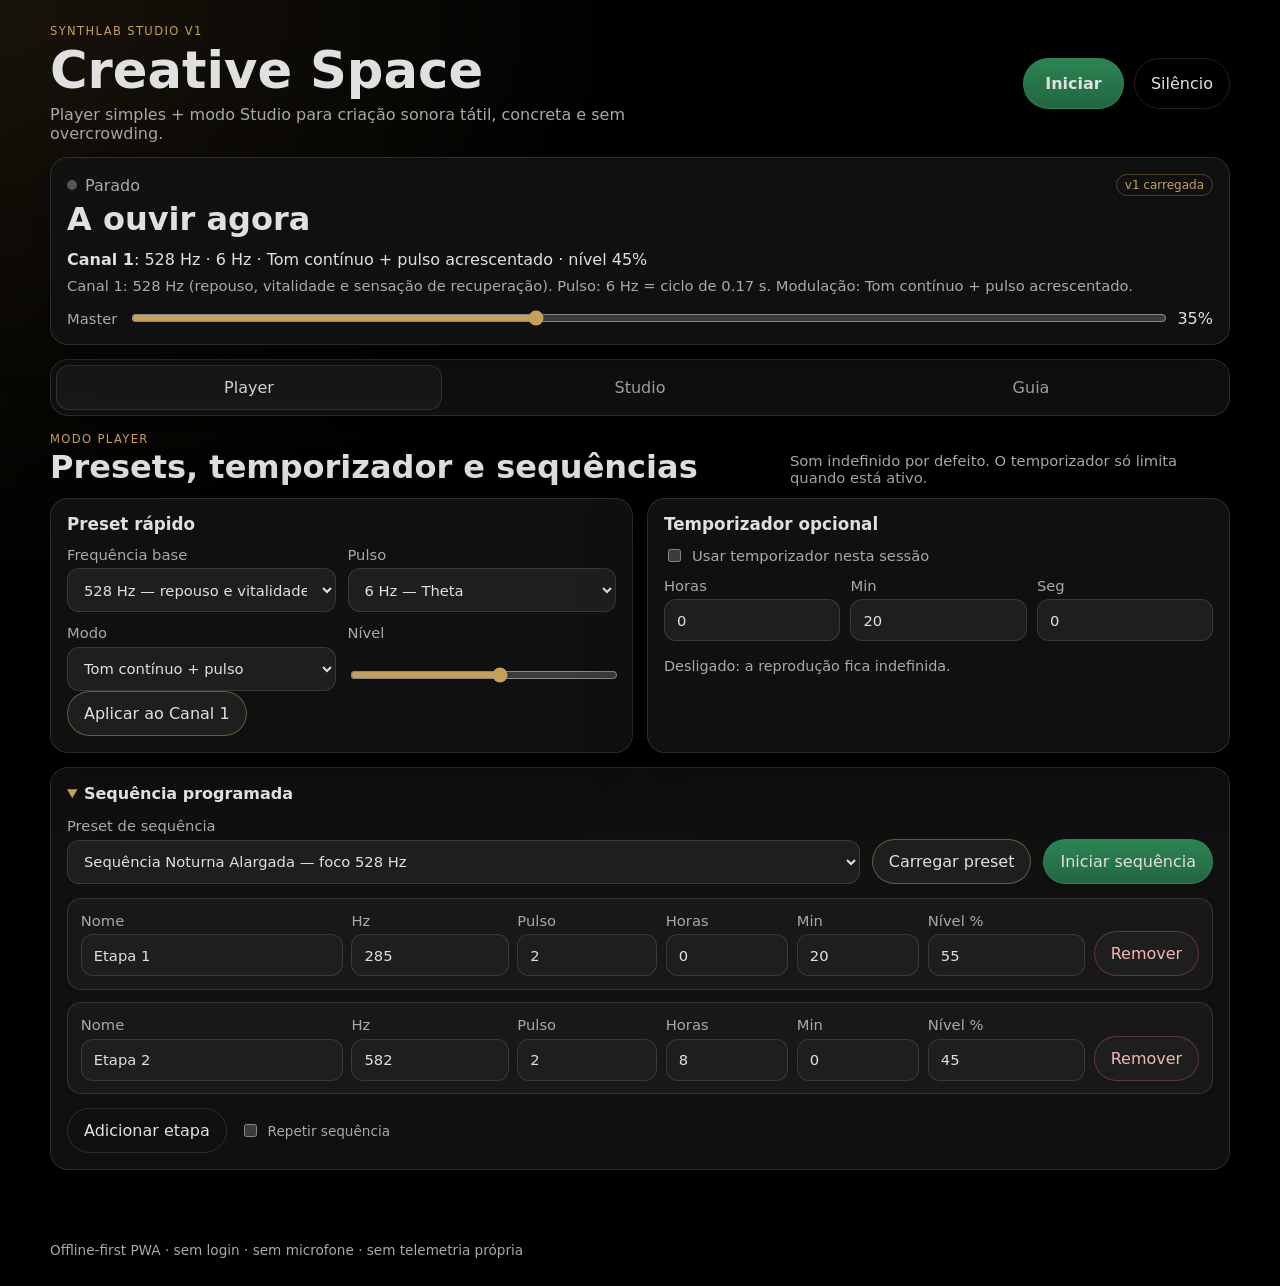
==== index.html @ 0e5417c2 "Add files via upload" ====
<!doctype html>
<html lang="pt-PT">
<head>
  <meta charset="utf-8" />
  <meta name="viewport" content="width=device-width, initial-scale=1, viewport-fit=cover" />
  <meta name="theme-color" content="#000000" />
  <title>SynthLab Studio v1</title>
  <link rel="manifest" href="manifest.json?v=studio1" />
  <link rel="stylesheet" href="style.css?v=studio1" />
</head>
<body>
  <header class="app-header">
    <div>
      <p class="eyebrow">SynthLab Studio v1</p>
      <h1>Creative Space</h1>
      <p class="subtitle">Player simples + modo Studio para criação sonora tátil, concreta e sem overcrowding.</p>
    </div>
    <div class="header-actions">
      <button id="playStopBtn" class="primary big">Iniciar</button>
      <button id="panicBtn" class="ghost">Silêncio</button>
    </div>
  </header>

  <main class="layout">
    <section class="now-card" aria-live="polite">
      <div class="now-topline">
        <span class="status-dot" id="statusDot"></span>
        <span id="transportState">Parado</span>
        <span class="version-pill">v1 carregada</span>
      </div>
      <h2>A ouvir agora</h2>
      <div id="nowSummary" class="now-summary">Nenhum som ativo. Carrega em Iniciar.</div>
      <div id="technicalSummary" class="technical-summary"></div>
      <div class="master-row">
        <label for="masterGain">Master</label>
        <input id="masterGain" type="range" min="0" max="0.9" step="0.01" value="0.35" />
        <span id="masterValue">35%</span>
      </div>
    </section>

    <nav class="mode-tabs" aria-label="Modos principais">
      <button class="tab active" data-mode="player">Player</button>
      <button class="tab" data-mode="studio">Studio</button>
      <button class="tab" data-mode="guide">Guia</button>
    </nav>

    <section id="modePlayer" class="mode-panel active">
      <div class="section-heading">
        <div>
          <p class="eyebrow">Modo Player</p>
          <h2>Presets, temporizador e sequências</h2>
        </div>
        <p class="compact-note">Som indefinido por defeito. O temporizador só limita quando está ativo.</p>
      </div>

      <div class="grid two">
        <article class="card">
          <h3>Preset rápido</h3>
          <div class="form-grid">
            <label>Frequência base
              <select id="playerBase"></select>
            </label>
            <label>Pulso
              <select id="playerPulse"></select>
            </label>
            <label>Modo
              <select id="playerModType">
                <option value="continuous_plus_pulse">Tom contínuo + pulso</option>
                <option value="tremolo">Tremolo contínuo</option>
                <option value="vibrato">Vibrato leve</option>
                <option value="filter_sweep">Filtro oscilante</option>
                <option value="pan_motion">Panorama automático</option>
              </select>
            </label>
            <label>Nível
              <input id="playerLevel" type="range" min="0" max="0.8" step="0.01" value="0.45" />
            </label>
          </div>
          <button id="applyPlayerPreset" class="secondary">Aplicar ao Canal 1</button>
        </article>

        <article class="card">
          <h3>Temporizador opcional</h3>
          <label class="inline-check">
            <input id="timerEnabled" type="checkbox" />
            Usar temporizador nesta sessão
          </label>
          <div class="time-grid">
            <label>Horas <input id="timerHours" type="number" min="0" max="24" step="1" value="0" /></label>
            <label>Min <input id="timerMinutes" type="number" min="0" max="59" step="1" value="20" /></label>
            <label>Seg <input id="timerSeconds" type="number" min="0" max="59" step="1" value="0" /></label>
          </div>
          <p class="hint" id="timerHint">Desligado: a reprodução fica indefinida.</p>
        </article>
      </div>

      <details class="card details-card" open>
        <summary>Sequência programada</summary>
        <div class="sequence-head">
          <label>Preset de sequência
            <select id="sequencePresetSelect"></select>
          </label>
          <button id="loadSequencePreset" class="secondary">Carregar preset</button>
          <button id="startSequenceBtn" class="primary">Iniciar sequência</button>
        </div>
        <div id="sequenceRows" class="sequence-rows"></div>
        <div class="row-actions">
          <button id="addSequenceRow" class="ghost">Adicionar etapa</button>
          <label class="inline-check small"><input id="sequenceLoop" type="checkbox" /> Repetir sequência</label>
        </div>
      </details>
    </section>

    <section id="modeStudio" class="mode-panel">
      <div class="section-heading">
        <div>
          <p class="eyebrow">Modo Studio</p>
          <h2>Criação tátil e camadas sonoras</h2>
        </div>
        <p class="compact-note">Controlos grandes primeiro; detalhe técnico só nos painéis recolhíveis.</p>
      </div>

      <div class="grid two">
        <article class="card performance-card">
          <h3>Pad XY — performance</h3>
          <p class="hint">X controla frequência do Canal 1. Y controla intensidade da modulação. Tocar/arrastar altera o som em tempo real.</p>
          <div id="xyPad" class="xy-pad" role="application" aria-label="Pad XY para frequência e modulação">
            <div class="xy-crosshair" id="xyCrosshair"></div>
            <span class="xy-label x-label">frequência →</span>
            <span class="xy-label y-label">intensidade ↑</span>
          </div>
          <div class="xy-readout" id="xyReadout">X: 528 Hz · Y: 45%</div>
        </article>

        <article class="card">
          <h3>Resultado do gesto</h3>
          <div id="gestureExplain" class="explain-box">
            Arrasta o Pad XY para ouvir a relação entre frequência base e intensidade de modulação.
          </div>
          <div class="mini-grid">
            <button class="chip" data-studio-set="calm">Calma</button>
            <button class="chip" data-studio-set="focus">Foco</button>
            <button class="chip" data-studio-set="space">Espaço</button>
            <button class="chip" data-studio-set="texture">Textura</button>
          </div>
        </article>
      </div>

      <details class="card details-card" open>
        <summary>Camadas sonoras</summary>
        <div id="layersEditor" class="layers-editor"></div>
      </details>

      <details class="card details-card">
        <summary>Mapa técnico das modulações</summary>
        <div class="mod-map">
          <div><strong>Tom contínuo + pulso</strong><span>Amplitude nunca cai para zero; o pulso acentua o volume.</span></div>
          <div><strong>Tremolo contínuo</strong><span>Oscilação sinusoidal do volume, mais suave e musical.</span></div>
          <div><strong>Vibrato leve</strong><span>Pequena variação periódica da frequência em torno do valor base.</span></div>
          <div><strong>Filtro oscilante</strong><span>Mexe na cor/timbre do som, abrindo e fechando um filtro.</span></div>
          <div><strong>Panorama automático</strong><span>Move o som entre esquerda e direita sem alterar a frequência.</span></div>
        </div>
      </details>
    </section>

    <section id="modeGuide" class="mode-panel">
      <div class="section-heading">
        <div>
          <p class="eyebrow">Guia</p>
          <h2>Regras de uso e desenvolvimento</h2>
        </div>
      </div>
      <article class="card text-card">
        <h3>Nota de rigor</h3>
        <p>As descrições de efeitos são simbólicas, subjetivas e experienciais. O SynthLab Studio gera áudio para exploração sonora, meditação, relaxamento, estudo de frequências e criação musical. Não é dispositivo médico, não diagnostica, não trata, não cura e não previne doenças.</p>
        <p>Usa volume baixo, especialmente em sessões longas. Para uso noturno, reduz brilho, volume e evita aquecimento do dispositivo.</p>
      </article>
      <article class="card text-card">
        <h3>Estratégia de produto</h3>
        <p><strong>SynthLab Lite</strong> deve continuar simples: presets, temporizador, sequências e offline.</p>
        <p><strong>SynthLab Studio</strong> é a frente experimental: camadas, pads, modulações, filtros, loops, controladores e criação musical.</p>
      </article>
    </section>
  </main>

  <footer class="footer">
    <span>Offline-first PWA · sem login · sem microfone · sem telemetria própria</span>
  </footer>

  <script src="presets.js?v=studio1"></script>
  <script src="app.js?v=studio1"></script>
</body>
</html>
---- style.css ----
:root {
  --bg: #000000;
  --panel: #121212;
  --panel-2: #181818;
  --input: #1e1e1e;
  --line: rgba(255,255,255,0.12);
  --text: #e0e0e0;
  --muted: #a9a9a9;
  --gold: #c5a059;
  --green: #2e8b57;
  --danger: #b45353;
  --radius: 18px;
  --shadow: 0 18px 60px rgba(0,0,0,0.35);
}

* { box-sizing: border-box; }
html { color-scheme: dark; }
body {
  margin: 0;
  background: radial-gradient(circle at top left, rgba(197,160,89,0.12), transparent 35%), var(--bg);
  color: var(--text);
  font-family: system-ui, -apple-system, BlinkMacSystemFont, "Segoe UI", sans-serif;
  min-height: 100vh;
}
button, input, select { font: inherit; }
button { cursor: pointer; }

.app-header, .layout, .footer { width: min(1180px, calc(100% - 24px)); margin: 0 auto; }
.app-header {
  display: flex;
  justify-content: space-between;
  gap: 1rem;
  align-items: center;
  padding: 24px 0 14px;
}
.eyebrow { margin: 0 0 4px; color: var(--gold); text-transform: uppercase; letter-spacing: .12em; font-size: .72rem; }
h1, h2, h3 { margin: 0; line-height: 1.12; }
h1 { font-size: clamp(1.85rem, 5vw, 3.2rem); }
h2 { font-size: clamp(1.25rem, 3vw, 2rem); }
h3 { font-size: 1.05rem; }
.subtitle, .compact-note, .hint { color: var(--muted); }
.subtitle { margin: 6px 0 0; max-width: 680px; }
.header-actions { display: flex; gap: .6rem; flex-wrap: wrap; justify-content: flex-end; }

button, .buttonlike {
  border: 1px solid var(--line);
  border-radius: 999px;
  background: var(--input);
  color: var(--text);
  padding: .75rem 1rem;
  transition: transform .15s ease, border-color .15s ease, background .15s ease;
}
button:hover { transform: translateY(-1px); border-color: rgba(255,255,255,0.22); }
button.primary { background: linear-gradient(180deg, rgba(46,139,87,.95), rgba(36,108,69,.95)); border-color: rgba(46,139,87,.8); }
button.secondary { border-color: rgba(197,160,89,.45); color: var(--text); }
button.ghost { background: transparent; }
button.big { padding: .95rem 1.35rem; font-weight: 700; }
button.active, .chip.active { border-color: var(--green); background: rgba(46,139,87,.18); }

.layout { padding-bottom: 40px; }
.now-card, .card, .mode-tabs {
  background: rgba(18,18,18,0.92);
  border: 1px solid var(--line);
  border-radius: var(--radius);
  box-shadow: var(--shadow);
}
.now-card { padding: 16px; position: sticky; top: 8px; z-index: 10; backdrop-filter: blur(12px); }
.now-topline { display: flex; align-items: center; gap: .5rem; color: var(--muted); margin-bottom: .35rem; flex-wrap: wrap; }
.status-dot { width: 10px; height: 10px; border-radius: 50%; background: #555; display: inline-block; }
.status-dot.on { background: var(--green); box-shadow: 0 0 18px rgba(46,139,87,.75); }
.version-pill { margin-left: auto; border: 1px solid rgba(197,160,89,.35); color: var(--gold); border-radius: 999px; padding: .18rem .5rem; font-size: .75rem; }
.now-summary { margin-top: .65rem; line-height: 1.45; }
.technical-summary { color: var(--muted); font-size: .92rem; margin-top: .35rem; }
.master-row { display: grid; grid-template-columns: auto 1fr auto; align-items: center; gap: .75rem; margin-top: .9rem; }
input[type="range"] { accent-color: var(--gold); width: 100%; }
input[type="checkbox"] { accent-color: var(--green); }

.mode-tabs { display: grid; grid-template-columns: repeat(3, 1fr); padding: 5px; gap: 5px; margin: 14px 0; }
.tab { border-radius: 13px; background: transparent; border: none; color: var(--muted); }
.tab.active { background: var(--panel-2); color: var(--text); border: 1px solid var(--line); }
.mode-panel { display: none; }
.mode-panel.active { display: block; }
.section-heading { display: flex; justify-content: space-between; gap: 1rem; align-items: end; margin: 16px 0 12px; }
.compact-note { max-width: 440px; margin: 0; font-size: .92rem; }

.grid { display: grid; gap: 14px; }
.grid.two { grid-template-columns: repeat(2, minmax(0, 1fr)); }
.card { padding: 16px; margin-bottom: 14px; }
.card h3 { margin-bottom: 12px; }
.form-grid { display: grid; grid-template-columns: repeat(2, minmax(0,1fr)); gap: .75rem; }
label { display: grid; gap: .35rem; color: var(--muted); font-size: .92rem; }
select, input[type="number"], input[type="text"] {
  width: 100%;
  background: var(--input);
  color: var(--text);
  border: 1px solid var(--line);
  border-radius: 12px;
  padding: .72rem .75rem;
}
select:focus, input:focus { outline: 2px solid rgba(197,160,89,.35); border-color: rgba(197,160,89,.55); }
.inline-check { display: flex; align-items: center; gap: .5rem; }
.inline-check.small { font-size: .85rem; }
.time-grid { display: grid; grid-template-columns: repeat(3, 1fr); gap: .65rem; margin-top: .75rem; }
.hint { font-size: .9rem; line-height: 1.45; }

.details-card summary { cursor: pointer; font-weight: 700; color: var(--text); }
.details-card summary::marker { color: var(--gold); }
.sequence-head { display: grid; grid-template-columns: 1fr auto auto; gap: .75rem; align-items: end; margin-top: 14px; }
.sequence-rows { display: grid; gap: .75rem; margin-top: .9rem; }
.sequence-row {
  display: grid;
  grid-template-columns: 1.5fr .9fr .8fr .7fr .7fr .9fr auto;
  gap: .55rem;
  align-items: end;
  padding: .8rem;
  background: rgba(255,255,255,.035);
  border: 1px solid var(--line);
  border-radius: 14px;
}
.row-actions { display: flex; gap: .8rem; align-items: center; flex-wrap: wrap; margin-top: .85rem; }
.remove-row { color: #f0b7b7; border-color: rgba(180,83,83,.45); }

.performance-card { min-height: 360px; }
.xy-pad {
  position: relative;
  height: min(50vh, 360px);
  min-height: 260px;
  border-radius: 20px;
  overflow: hidden;
  border: 1px solid rgba(197,160,89,.35);
  background:
    linear-gradient(90deg, rgba(197,160,89,.08), transparent 50%, rgba(46,139,87,.08)),
    linear-gradient(0deg, rgba(255,255,255,.04), transparent),
    var(--input);
  touch-action: none;
  user-select: none;
}
.xy-pad::before, .xy-pad::after {
  content: "";
  position: absolute;
  background: rgba(255,255,255,.08);
}
.xy-pad::before { left: 50%; top: 0; bottom: 0; width: 1px; }
.xy-pad::after { top: 50%; left: 0; right: 0; height: 1px; }
.xy-crosshair {
  position: absolute;
  width: 22px;
  height: 22px;
  border-radius: 50%;
  border: 2px solid var(--gold);
  background: rgba(197,160,89,.15);
  transform: translate(-50%, -50%);
  left: 48%; top: 55%;
  box-shadow: 0 0 24px rgba(197,160,89,.28);
}
.xy-label { position: absolute; color: var(--muted); font-size: .8rem; }
.x-label { right: 12px; bottom: 10px; }
.y-label { left: 12px; top: 10px; }
.xy-readout { margin-top: .75rem; color: var(--gold); }
.explain-box { min-height: 150px; background: rgba(255,255,255,.035); border: 1px solid var(--line); border-radius: 14px; padding: 1rem; line-height: 1.5; }
.mini-grid { display: grid; grid-template-columns: repeat(4, 1fr); gap: .55rem; margin-top: .9rem; }
.chip { padding: .65rem .6rem; font-size: .88rem; }
.layers-editor { display: grid; gap: .75rem; margin-top: .9rem; }
.layer-card { background: rgba(255,255,255,.035); border: 1px solid var(--line); border-radius: 14px; padding: .85rem; }
.layer-top { display: flex; justify-content: space-between; gap: .75rem; align-items: center; margin-bottom: .75rem; }
.layer-grid { display: grid; grid-template-columns: repeat(4, minmax(0,1fr)); gap: .7rem; }
.mod-map { display: grid; gap: .75rem; margin-top: 1rem; }
.mod-map div { display: grid; gap: .25rem; padding: .75rem; background: rgba(255,255,255,.035); border-radius: 12px; }
.mod-map span { color: var(--muted); }
.text-card p { line-height: 1.55; }
.footer { color: var(--muted); font-size: .85rem; padding: 18px 0 28px; }

@media (max-width: 850px) {
  .app-header, .section-heading { align-items: stretch; flex-direction: column; }
  .header-actions { justify-content: stretch; }
  .header-actions button { flex: 1; }
  .grid.two, .form-grid, .layer-grid { grid-template-columns: 1fr; }
  .sequence-head { grid-template-columns: 1fr; }
  .sequence-row { grid-template-columns: 1fr 1fr; }
  .sequence-row button { grid-column: 1 / -1; }
  .mini-grid { grid-template-columns: repeat(2, 1fr); }
  .now-card { position: static; }
}

@media (max-width: 520px) {
  .app-header, .layout, .footer { width: min(100% - 16px, 1180px); }
  .mode-tabs { grid-template-columns: 1fr; }
  .time-grid { grid-template-columns: 1fr; }
  .sequence-row { grid-template-columns: 1fr; }
}
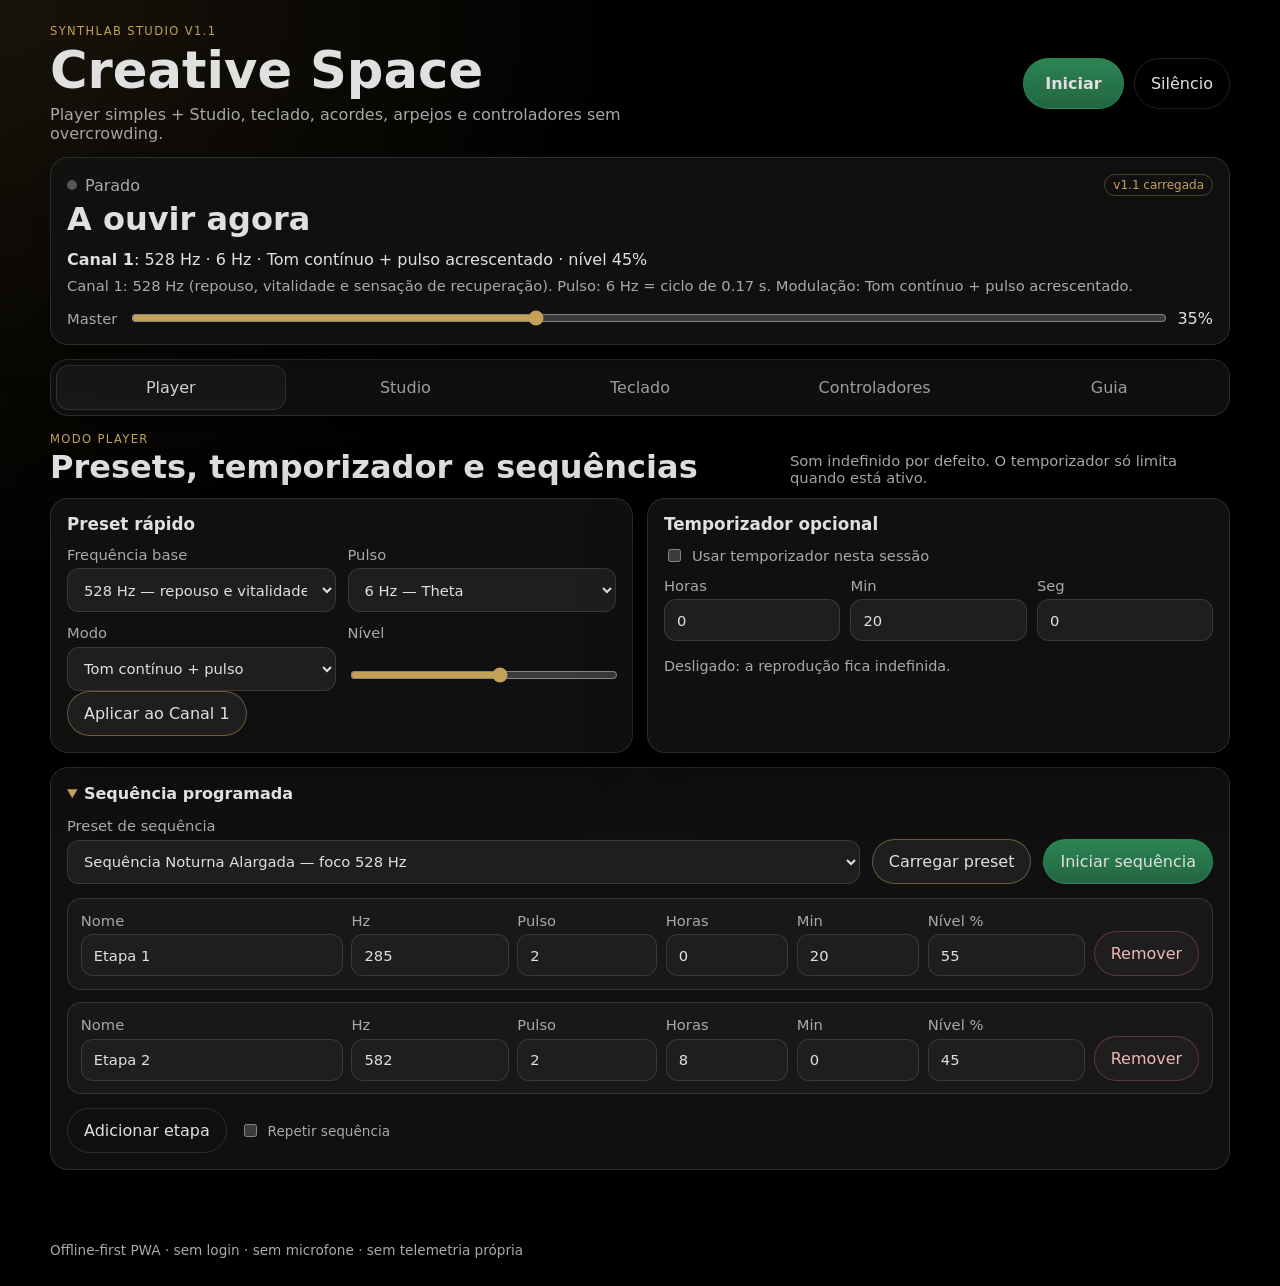
==== commit 64fac6ad: "Add files via upload" ====
--- a/index.html
+++ b/index.html
@@ -4,16 +4,16 @@
   <meta charset="utf-8" />
   <meta name="viewport" content="width=device-width, initial-scale=1, viewport-fit=cover" />
   <meta name="theme-color" content="#000000" />
-  <title>SynthLab Studio v1</title>
-  <link rel="manifest" href="manifest.json?v=studio1" />
-  <link rel="stylesheet" href="style.css?v=studio1" />
+  <title>SynthLab Studio v1.1</title>
+  <link rel="manifest" href="manifest.json?v=studio1_1" />
+  <link rel="stylesheet" href="style.css?v=studio1_1" />
 </head>
 <body>
   <header class="app-header">
     <div>
-      <p class="eyebrow">SynthLab Studio v1</p>
+      <p class="eyebrow">SynthLab Studio v1.1</p>
       <h1>Creative Space</h1>
-      <p class="subtitle">Player simples + modo Studio para criação sonora tátil, concreta e sem overcrowding.</p>
+      <p class="subtitle">Player simples + Studio, teclado, acordes, arpejos e controladores sem overcrowding.</p>
     </div>
     <div class="header-actions">
       <button id="playStopBtn" class="primary big">Iniciar</button>
@@ -26,7 +26,7 @@
       <div class="now-topline">
         <span class="status-dot" id="statusDot"></span>
         <span id="transportState">Parado</span>
-        <span class="version-pill">v1 carregada</span>
+        <span class="version-pill">v1.1 carregada</span>
       </div>
       <h2>A ouvir agora</h2>
       <div id="nowSummary" class="now-summary">Nenhum som ativo. Carrega em Iniciar.</div>
@@ -41,6 +41,8 @@
     <nav class="mode-tabs" aria-label="Modos principais">
       <button class="tab active" data-mode="player">Player</button>
       <button class="tab" data-mode="studio">Studio</button>
+      <button class="tab" data-mode="keyboard">Teclado</button>
+      <button class="tab" data-mode="control">Controladores</button>
       <button class="tab" data-mode="guide">Guia</button>
     </nav>
 
@@ -163,6 +165,157 @@
       </details>
     </section>
 
+
+
+    <section id="modeKeyboard" class="mode-panel">
+      <div class="section-heading">
+        <div>
+          <p class="eyebrow">Modo Teclado</p>
+          <h2>Notas, acordes, arpejos e modelação musical</h2>
+        </div>
+        <p class="compact-note">Tocável por rato, touch, touchpad, teclado do PC ou controlador MIDI.</p>
+      </div>
+
+      <div class="grid two">
+        <article class="card">
+          <h3>Teclado musical</h3>
+          <div class="form-grid">
+            <label>Tónica
+              <select id="kbdRoot"></select>
+            </label>
+            <label>Escala
+              <select id="kbdScale">
+                <option value="chromatic">Cromática</option>
+                <option value="major">Maior</option>
+                <option value="minor">Menor natural</option>
+                <option value="pentatonic">Pentatónica</option>
+                <option value="dorian">Dórica</option>
+              </select>
+            </label>
+            <label>Oitava base
+              <select id="kbdOctave">
+                <option value="2">2</option>
+                <option value="3" selected>3</option>
+                <option value="4">4</option>
+                <option value="5">5</option>
+              </select>
+            </label>
+            <label>Onda
+              <select id="kbdWaveform">
+                <option value="sine">sine — puro</option>
+                <option value="triangle">triangle — suave</option>
+                <option value="sawtooth">sawtooth — rico</option>
+                <option value="square">square — marcado</option>
+              </select>
+            </label>
+          </div>
+          <div id="musicalKeyboard" class="musical-keyboard" aria-label="Teclado cromático"></div>
+          <p class="hint">Teclado do PC: A W S E D F T G Y H U J K. Usa Shift para subir uma oitava.</p>
+        </article>
+
+        <article class="card">
+          <h3>Acordes, arpejos e presets de modelação</h3>
+          <div class="form-grid">
+            <label>Acorde
+              <select id="kbdChord">
+                <option value="single">Nota única</option>
+                <option value="major">Maior</option>
+                <option value="minor">Menor</option>
+                <option value="sus2">Sus2</option>
+                <option value="sus4">Sus4</option>
+                <option value="power">Power</option>
+                <option value="maj7">Maior 7</option>
+                <option value="min7">Menor 7</option>
+              </select>
+            </label>
+            <label>Modelação do teclado
+              <select id="kbdModPreset">
+                <option value="soft528">528 + 0.1 — respiração suave</option>
+                <option value="theta852">852 + 6 — presença/Theta</option>
+                <option value="focus741">741 + 15 — foco/escrita</option>
+                <option value="witness963">963 + 0.5 — testemunha</option>
+                <option value="texture417">417 + filtro — textura</option>
+                <option value="dry">Sem modelação forte</option>
+              </select>
+            </label>
+            <label>Nível teclado
+              <input id="kbdLevel" type="range" min="0" max="0.65" step="0.01" value="0.28" />
+            </label>
+            <label>Filtro Hz
+              <input id="kbdFilter" type="range" min="250" max="10000" step="10" value="2600" />
+            </label>
+          </div>
+          <div class="arp-panel">
+            <label class="inline-check"><input id="arpEnabled" type="checkbox" /> Arpegiador</label>
+            <label class="inline-check"><input id="arpLatch" type="checkbox" /> Manter arpejo</label>
+            <label>Ritmo
+              <select id="arpRate">
+                <option value="1">1 nota/s</option>
+                <option value="2" selected>2 notas/s</option>
+                <option value="4">4 notas/s</option>
+                <option value="6">6 notas/s</option>
+                <option value="8">8 notas/s</option>
+              </select>
+            </label>
+            <label>Ordem
+              <select id="arpPattern">
+                <option value="up">Subir</option>
+                <option value="down">Descer</option>
+                <option value="updown">Subir/descer</option>
+                <option value="random">Aleatório controlado</option>
+              </select>
+            </label>
+          </div>
+          <div id="kbdExplain" class="explain-box small-explain">Escolhe uma nota/acorde para ouvir. A modelação define pulso, filtro, panorama e movimento.</div>
+        </article>
+      </div>
+    </section>
+
+    <section id="modeControl" class="mode-panel">
+      <div class="section-heading">
+        <div>
+          <p class="eyebrow">Controladores</p>
+          <h2>Touchpad, movimento e MIDI</h2>
+        </div>
+        <p class="compact-note">Um gesto deve alterar variáveis concretas: frequência, pulso, filtro, panorama ou intensidade.</p>
+      </div>
+
+      <div class="grid two">
+        <article class="card performance-card">
+          <h3>Touchpad de controlo</h3>
+          <div class="form-grid">
+            <label>Eixo X controla
+              <select id="ctrlXAssign"></select>
+            </label>
+            <label>Eixo Y controla
+              <select id="ctrlYAssign"></select>
+            </label>
+          </div>
+          <div id="controllerPad" class="xy-pad controller-pad" role="application" aria-label="Touchpad de controlo de variáveis">
+            <div class="xy-crosshair" id="controllerCrosshair"></div>
+            <span class="xy-label x-label">X → variável escolhida</span>
+            <span class="xy-label y-label">Y ↑ variável escolhida</span>
+          </div>
+          <div class="xy-readout" id="controllerReadout">X/Y prontos.</div>
+        </article>
+
+        <article class="card">
+          <h3>MIDI e movimento</h3>
+          <button id="enableMidiBtn" class="secondary">Ativar MIDI</button>
+          <p id="midiStatus" class="hint">MIDI desligado. Se o browser/dispositivo suportar, notas e CCs serão mapeados.</p>
+          <div class="mod-map compact-map">
+            <div><strong>Notas MIDI</strong><span>tocam o teclado interno com a modelação escolhida.</span></div>
+            <div><strong>CC 1</strong><span>intensidade da modulação do teclado.</span></div>
+            <div><strong>CC 7</strong><span>master volume.</span></div>
+            <div><strong>CC 74</strong><span>filtro/timbre do teclado.</span></div>
+            <div><strong>Pitch bend</strong><span>desvio subtil de afinação nas notas novas.</span></div>
+          </div>
+          <button id="enableMotionBtn" class="ghost">Ativar movimento do dispositivo</button>
+          <p id="motionStatus" class="hint">Movimento desligado. Quando ativo, inclinação pode modelar panorama e filtro.</p>
+        </article>
+      </div>
+    </section>
+
     <section id="modeGuide" class="mode-panel">
       <div class="section-heading">
         <div>
@@ -178,7 +331,7 @@
       <article class="card text-card">
         <h3>Estratégia de produto</h3>
         <p><strong>SynthLab Lite</strong> deve continuar simples: presets, temporizador, sequências e offline.</p>
-        <p><strong>SynthLab Studio</strong> é a frente experimental: camadas, pads, modulações, filtros, loops, controladores e criação musical.</p>
+        <p><strong>SynthLab Studio</strong> é a frente experimental: camadas, pads, teclado, acordes, arpejos, modulações, filtros, loops, controladores e criação musical.</p>
       </article>
     </section>
   </main>
@@ -187,7 +340,7 @@
     <span>Offline-first PWA · sem login · sem microfone · sem telemetria própria</span>
   </footer>
 
-  <script src="presets.js?v=studio1"></script>
-  <script src="app.js?v=studio1"></script>
+  <script src="presets.js?v=studio1_1"></script>
+  <script src="app.js?v=studio1_1"></script>
 </body>
 </html>
--- a/style.css
+++ b/style.css
@@ -75,7 +75,7 @@
 input[type="range"] { accent-color: var(--gold); width: 100%; }
 input[type="checkbox"] { accent-color: var(--green); }
 
-.mode-tabs { display: grid; grid-template-columns: repeat(3, 1fr); padding: 5px; gap: 5px; margin: 14px 0; }
+.mode-tabs { display: grid; grid-template-columns: repeat(5, 1fr); padding: 5px; gap: 5px; margin: 14px 0; }
 .tab { border-radius: 13px; background: transparent; border: none; color: var(--muted); }
 .tab.active { background: var(--panel-2); color: var(--text); border: 1px solid var(--line); }
 .mode-panel { display: none; }
@@ -188,3 +188,39 @@
   .time-grid { grid-template-columns: 1fr; }
   .sequence-row { grid-template-columns: 1fr; }
 }
+
+
+/* v1.1 — teclado, arpejos e controladores */
+.musical-keyboard {
+  display: grid;
+  grid-template-columns: repeat(12, minmax(42px, 1fr));
+  gap: 6px;
+  margin: 14px 0 8px;
+  touch-action: none;
+}
+.key-btn {
+  min-height: 82px;
+  border-radius: 12px;
+  padding: .35rem .2rem;
+  font-size: .82rem;
+  display: flex;
+  align-items: end;
+  justify-content: center;
+  border: 1px solid var(--line);
+  user-select: none;
+}
+.key-btn.white { background: linear-gradient(180deg, #e8e3d7, #b9b0a1); color: #111; }
+.key-btn.black { background: linear-gradient(180deg, #262626, #050505); color: var(--text); min-height: 64px; }
+.key-btn.in-scale { border-color: rgba(46,139,87,.7); box-shadow: inset 0 0 0 1px rgba(46,139,87,.18); }
+.key-btn.active { transform: translateY(2px); border-color: var(--gold); box-shadow: 0 0 18px rgba(197,160,89,.35); }
+.arp-panel { display: grid; grid-template-columns: repeat(2, minmax(0, 1fr)); gap: .75rem; margin-top: .85rem; }
+.small-explain { min-height: 118px; }
+.controller-pad { margin-top: 12px; }
+.compact-map { margin-top: 12px; }
+.compact-map div { grid-template-columns: 100px 1fr; align-items: baseline; }
+.note-badge { color: var(--gold); }
+@media (max-width: 850px) {
+  .arp-panel { grid-template-columns: 1fr; }
+  .musical-keyboard { grid-template-columns: repeat(6, minmax(42px, 1fr)); }
+  .key-btn { min-height: 70px; }
+}
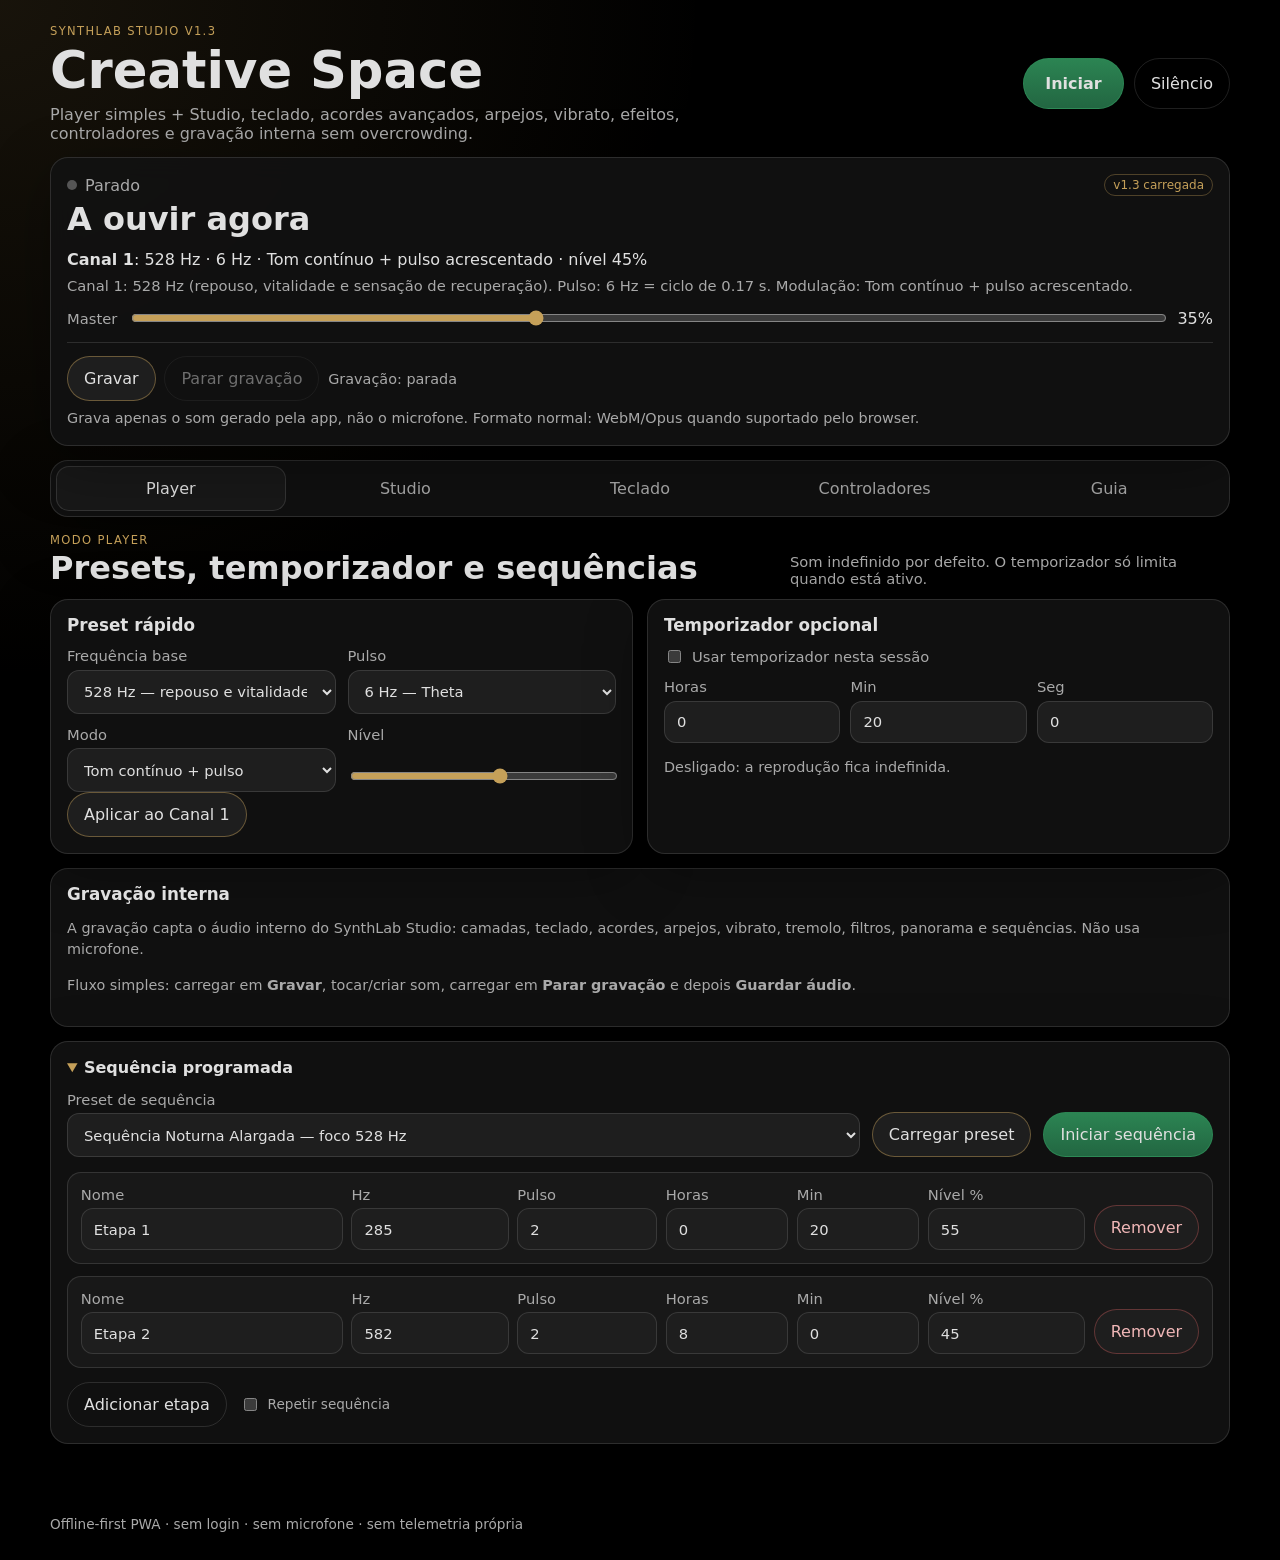
==== commit 60bcdfa1: "Add files via upload" ====
--- a/index.html
+++ b/index.html
@@ -4,16 +4,16 @@
   <meta charset="utf-8" />
   <meta name="viewport" content="width=device-width, initial-scale=1, viewport-fit=cover" />
   <meta name="theme-color" content="#000000" />
-  <title>SynthLab Studio v1.1</title>
-  <link rel="manifest" href="manifest.json?v=studio1_1" />
-  <link rel="stylesheet" href="style.css?v=studio1_1" />
+  <title>SynthLab Studio v1.3</title>
+  <link rel="manifest" href="manifest.json?v=studio1_3" />
+  <link rel="stylesheet" href="style.css?v=studio1_3" />
 </head>
 <body>
   <header class="app-header">
     <div>
-      <p class="eyebrow">SynthLab Studio v1.1</p>
+      <p class="eyebrow">SynthLab Studio v1.3</p>
       <h1>Creative Space</h1>
-      <p class="subtitle">Player simples + Studio, teclado, acordes, arpejos e controladores sem overcrowding.</p>
+      <p class="subtitle">Player simples + Studio, teclado, acordes avançados, arpejos, vibrato, efeitos, controladores e gravação interna sem overcrowding.</p>
     </div>
     <div class="header-actions">
       <button id="playStopBtn" class="primary big">Iniciar</button>
@@ -26,7 +26,7 @@
       <div class="now-topline">
         <span class="status-dot" id="statusDot"></span>
         <span id="transportState">Parado</span>
-        <span class="version-pill">v1.1 carregada</span>
+        <span class="version-pill">v1.3 carregada</span>
       </div>
       <h2>A ouvir agora</h2>
       <div id="nowSummary" class="now-summary">Nenhum som ativo. Carrega em Iniciar.</div>
@@ -36,6 +36,13 @@
         <input id="masterGain" type="range" min="0" max="0.9" step="0.01" value="0.35" />
         <span id="masterValue">35%</span>
       </div>
+      <div class="record-row" aria-label="Gravação interna do SynthLab">
+        <button id="recordStartBtn" class="secondary">Gravar</button>
+        <button id="recordStopBtn" class="ghost" disabled>Parar gravação</button>
+        <span id="recordStatus">Gravação: parada</span>
+        <a id="recordSaveLink" class="buttonlike hidden" download="synthlab-studio-gravacao.webm">Guardar áudio</a>
+      </div>
+      <p class="hint record-hint">Grava apenas o som gerado pela app, não o microfone. Formato normal: WebM/Opus quando suportado pelo browser.</p>
     </section>
 
     <nav class="mode-tabs" aria-label="Modos principais">
@@ -96,6 +103,12 @@
         </article>
       </div>
 
+      <article class="card">
+        <h3>Gravação interna</h3>
+        <p class="hint">A gravação capta o áudio interno do SynthLab Studio: camadas, teclado, acordes, arpejos, vibrato, tremolo, filtros, panorama e sequências. Não usa microfone.</p>
+        <p class="hint">Fluxo simples: carregar em <strong>Gravar</strong>, tocar/criar som, carregar em <strong>Parar gravação</strong> e depois <strong>Guardar áudio</strong>.</p>
+      </article>
+
       <details class="card details-card" open>
         <summary>Sequência programada</summary>
         <div class="sequence-head">
@@ -214,18 +227,39 @@
         </article>
 
         <article class="card">
-          <h3>Acordes, arpejos e presets de modelação</h3>
+          <h3>Acordes, arpejos, vibrato e efeitos</h3>
           <div class="form-grid">
             <label>Acorde
               <select id="kbdChord">
                 <option value="single">Nota única</option>
                 <option value="major">Maior</option>
                 <option value="minor">Menor</option>
+                <option value="dim">Diminuto</option>
+                <option value="aug">Aumentado</option>
                 <option value="sus2">Sus2</option>
                 <option value="sus4">Sus4</option>
                 <option value="power">Power</option>
                 <option value="maj7">Maior 7</option>
+                <option value="dom7">Dominante 7</option>
                 <option value="min7">Menor 7</option>
+                <option value="min9">Menor 9</option>
+                <option value="add9">Add9</option>
+                <option value="octave">Oitavas</option>
+              </select>
+            </label>
+            <label>Voz / abertura
+              <select id="kbdVoicing">
+                <option value="closed">Fechado</option>
+                <option value="open">Aberto</option>
+                <option value="wide">Largo</option>
+              </select>
+            </label>
+            <label>Inversão
+              <select id="kbdInversion">
+                <option value="0">0 — raiz</option>
+                <option value="1">1ª inversão</option>
+                <option value="2">2ª inversão</option>
+                <option value="3">3ª inversão</option>
               </select>
             </label>
             <label>Modelação do teclado
@@ -235,7 +269,20 @@
                 <option value="focus741">741 + 15 — foco/escrita</option>
                 <option value="witness963">963 + 0.5 — testemunha</option>
                 <option value="texture417">417 + filtro — textura</option>
+                <option value="vibratoLead">Vibrato expressivo</option>
+                <option value="tremoloPulse">Tremolo rítmico</option>
+                <option value="spacePan">Espaço estéreo</option>
                 <option value="dry">Sem modelação forte</option>
+              </select>
+            </label>
+            <label>Efeito direto
+              <select id="kbdEffectType">
+                <option value="continuous_plus_pulse">Pulso/acento</option>
+                <option value="tremolo">Tremolo</option>
+                <option value="vibrato">Vibrato</option>
+                <option value="filter_sweep">Filtro oscilante</option>
+                <option value="pan_motion">Panorama automático</option>
+                <option value="static">Sem efeito</option>
               </select>
             </label>
             <label>Nível teclado
@@ -243,6 +290,25 @@
             </label>
             <label>Filtro Hz
               <input id="kbdFilter" type="range" min="250" max="10000" step="10" value="2600" />
+            </label>
+            <label>Velocidade efeito Hz
+              <input id="kbdEffectRate" type="range" min="0.1" max="40" step="0.1" value="0.1" />
+            </label>
+            <label>Profundidade efeito
+              <input id="kbdEffectDepth" type="range" min="0" max="0.95" step="0.01" value="0.25" />
+            </label>
+            <label>Vibrato cents
+              <input id="kbdVibratoCents" type="range" min="0" max="80" step="1" value="18" />
+            </label>
+            <label>Ataque / Release
+              <select id="kbdEnvelope">
+                <option value="fast">Rápido</option>
+                <option value="soft" selected>Suave</option>
+                <option value="pad">Pad lento</option>
+              </select>
+            </label>
+            <label>Espalhar acorde
+              <input id="kbdStrumMs" type="range" min="0" max="180" step="5" value="0" />
             </label>
           </div>
           <div class="arp-panel">
@@ -266,7 +332,15 @@
               </select>
             </label>
           </div>
-          <div id="kbdExplain" class="explain-box small-explain">Escolhe uma nota/acorde para ouvir. A modelação define pulso, filtro, panorama e movimento.</div>
+          <div class="effect-chips" aria-label="Efeitos rápidos do teclado">
+            <button class="chip" data-kbd-effect="static">Seco</button>
+            <button class="chip" data-kbd-effect="vibrato">Vibrato</button>
+            <button class="chip" data-kbd-effect="tremolo">Tremolo</button>
+            <button class="chip" data-kbd-effect="filter_sweep">Filtro</button>
+            <button class="chip" data-kbd-effect="pan_motion">Espaço</button>
+          </div>
+          <button id="testChordBtn" class="secondary full-width" type="button">Testar acorde</button>
+          <div id="kbdExplain" class="explain-box small-explain">Escolhe uma nota/acorde para ouvir. A modelação define pulso, vibrato, filtro, panorama e movimento.</div>
         </article>
       </div>
     </section>
@@ -340,7 +414,7 @@
     <span>Offline-first PWA · sem login · sem microfone · sem telemetria própria</span>
   </footer>
 
-  <script src="presets.js?v=studio1_1"></script>
-  <script src="app.js?v=studio1_1"></script>
+  <script src="presets.js?v=studio1_3"></script>
+  <script src="app.js?v=studio1_3"></script>
 </body>
 </html>
--- a/style.css
+++ b/style.css
@@ -190,7 +190,7 @@
 }
 
 
-/* v1.1 — teclado, arpejos e controladores */
+/* v1.3 — teclado, arpejos e controladores */
 .musical-keyboard {
   display: grid;
   grid-template-columns: repeat(12, minmax(42px, 1fr));
@@ -224,3 +224,44 @@
   .musical-keyboard { grid-template-columns: repeat(6, minmax(42px, 1fr)); }
   .key-btn { min-height: 70px; }
 }
+
+/* v1.3 — acordes avançados, vibrato e efeitos diretos */
+.effect-chips {
+  display: grid;
+  grid-template-columns: repeat(5, minmax(0, 1fr));
+  gap: .5rem;
+  margin: .85rem 0;
+}
+.full-width { width: 100%; justify-content: center; }
+#kbdExplain strong { color: var(--text); }
+@media (max-width: 620px) {
+  .effect-chips { grid-template-columns: repeat(2, minmax(0, 1fr)); }
+}
+
+/* v1.3 — gravação interna */
+.record-row {
+  display: flex;
+  align-items: center;
+  gap: .55rem;
+  flex-wrap: wrap;
+  margin-top: .85rem;
+  padding-top: .85rem;
+  border-top: 1px solid var(--line);
+}
+.record-row #recordStatus {
+  color: var(--muted);
+  font-size: .9rem;
+}
+.record-row a.buttonlike {
+  text-decoration: none;
+  display: inline-flex;
+  align-items: center;
+  justify-content: center;
+}
+.hidden { display: none !important; }
+.record-hint { margin: .45rem 0 0; }
+button[disabled] {
+  opacity: .45;
+  cursor: not-allowed;
+  transform: none !important;
+}
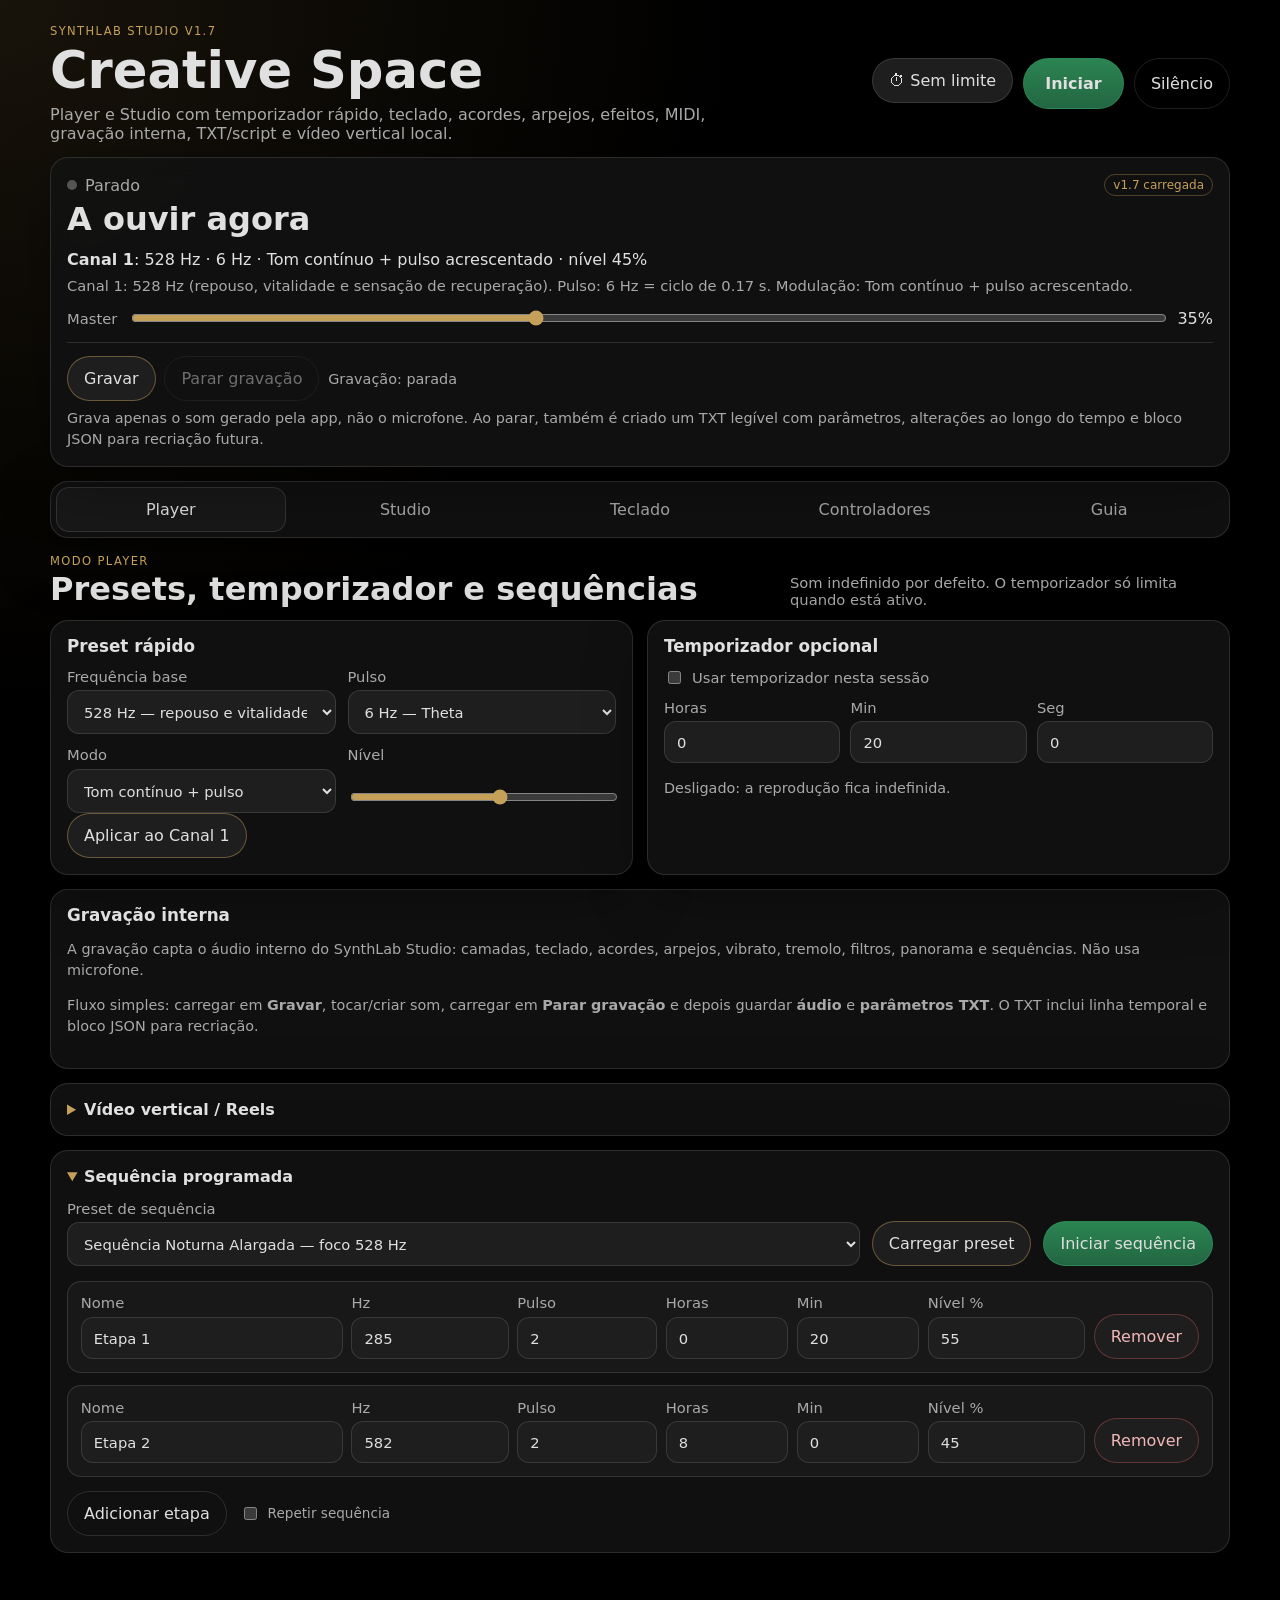
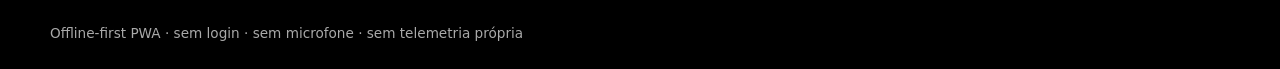
==== commit 203cadea: "Add files via upload" ====
--- a/index.html
+++ b/index.html
@@ -4,18 +4,40 @@
   <meta charset="utf-8" />
   <meta name="viewport" content="width=device-width, initial-scale=1, viewport-fit=cover" />
   <meta name="theme-color" content="#000000" />
-  <title>SynthLab Studio v1.3</title>
-  <link rel="manifest" href="manifest.json?v=studio1_3" />
-  <link rel="stylesheet" href="style.css?v=studio1_3" />
+  <title>SynthLab Studio v1.7</title>
+  <link rel="manifest" href="manifest.json?v=studio1_7" />
+  <link rel="stylesheet" href="style.css?v=studio1_7" />
 </head>
 <body>
   <header class="app-header">
     <div>
-      <p class="eyebrow">SynthLab Studio v1.3</p>
+      <p class="eyebrow">SynthLab Studio v1.7</p>
       <h1>Creative Space</h1>
-      <p class="subtitle">Player simples + Studio, teclado, acordes avançados, arpejos, vibrato, efeitos, controladores e gravação interna sem overcrowding.</p>
+      <p class="subtitle">Player e Studio com temporizador rápido, teclado, acordes, arpejos, efeitos, MIDI, gravação interna, TXT/script e vídeo vertical local.</p>
     </div>
     <div class="header-actions">
+      <details id="quickTimerDetails" class="quick-timer">
+        <summary id="quickTimerSummary" class="buttonlike" aria-label="Temporizador rápido">⏱ Sem limite</summary>
+        <div class="quick-timer-popover">
+          <strong>Temporizador rápido</strong>
+          <p class="hint">Aplica-se à reprodução normal atual, sem abrir o sequenciador.</p>
+          <div class="quick-timer-grid" aria-label="Durações rápidas">
+            <button type="button" data-quick-min="0">Sem limite</button>
+            <button type="button" data-quick-min="5">5 min</button>
+            <button type="button" data-quick-min="10">10 min</button>
+            <button type="button" data-quick-min="20">20 min</button>
+            <button type="button" data-quick-min="30">30 min</button>
+            <button type="button" data-quick-min="60">60 min</button>
+          </div>
+          <div class="quick-custom-row">
+            <label>Personalizado (min)
+              <input id="quickTimerCustomMinutes" type="number" min="1" max="1440" step="1" value="20" />
+            </label>
+            <button id="quickTimerApplyCustom" type="button" class="secondary">Aplicar</button>
+          </div>
+          <p id="quickTimerStatus" class="hint">Sem limite: a reprodução não para automaticamente.</p>
+        </div>
+      </details>
       <button id="playStopBtn" class="primary big">Iniciar</button>
       <button id="panicBtn" class="ghost">Silêncio</button>
     </div>
@@ -26,7 +48,7 @@
       <div class="now-topline">
         <span class="status-dot" id="statusDot"></span>
         <span id="transportState">Parado</span>
-        <span class="version-pill">v1.3 carregada</span>
+        <span class="version-pill">v1.7 carregada</span>
       </div>
       <h2>A ouvir agora</h2>
       <div id="nowSummary" class="now-summary">Nenhum som ativo. Carrega em Iniciar.</div>
@@ -41,8 +63,10 @@
         <button id="recordStopBtn" class="ghost" disabled>Parar gravação</button>
         <span id="recordStatus">Gravação: parada</span>
         <a id="recordSaveLink" class="buttonlike hidden" download="synthlab-studio-gravacao.webm">Guardar áudio</a>
-      </div>
-      <p class="hint record-hint">Grava apenas o som gerado pela app, não o microfone. Formato normal: WebM/Opus quando suportado pelo browser.</p>
+        <a id="recordSaveTxtLink" class="buttonlike hidden" download="synthlab-studio-parametros.txt">Guardar parâmetros TXT</a>
+        <button id="recordSaveBothBtn" class="secondary hidden" type="button">Guardar áudio + TXT</button>
+      </div>
+      <p class="hint record-hint">Grava apenas o som gerado pela app, não o microfone. Ao parar, também é criado um TXT legível com parâmetros, alterações ao longo do tempo e bloco JSON para recriação futura.</p>
     </section>
 
     <nav class="mode-tabs" aria-label="Modos principais">
@@ -106,8 +130,46 @@
       <article class="card">
         <h3>Gravação interna</h3>
         <p class="hint">A gravação capta o áudio interno do SynthLab Studio: camadas, teclado, acordes, arpejos, vibrato, tremolo, filtros, panorama e sequências. Não usa microfone.</p>
-        <p class="hint">Fluxo simples: carregar em <strong>Gravar</strong>, tocar/criar som, carregar em <strong>Parar gravação</strong> e depois <strong>Guardar áudio</strong>.</p>
+        <p class="hint">Fluxo simples: carregar em <strong>Gravar</strong>, tocar/criar som, carregar em <strong>Parar gravação</strong> e depois guardar <strong>áudio</strong> e <strong>parâmetros TXT</strong>. O TXT inclui linha temporal e bloco JSON para recriação.</p>
       </article>
+
+      <details class="card details-card social-export-card">
+        <summary>Vídeo vertical / Reels</summary>
+        <div class="social-export-grid">
+          <div class="social-preview-wrap">
+            <canvas id="socialCanvas" width="720" height="1280" aria-label="Pré-visualização vertical do vídeo"></canvas>
+          </div>
+          <div class="social-export-controls">
+            <p class="hint">Cria localmente um vídeo vertical 9:16 com o áudio interno do SynthLab. Tenta MP4 quando o browser o permite e usa WebM como alternativa.</p>
+            <div class="form-grid">
+              <label>Visual
+                <select id="socialVisual">
+                  <option value="pulse">Pulso</option>
+                  <option value="wave">Onda</option>
+                  <option value="minimal">Minimal</option>
+                </select>
+              </label>
+              <label>Qualidade
+                <select id="socialQuality">
+                  <option value="720">720 × 1280 — leve</option>
+                  <option value="1080">1080 × 1920 — elevada</option>
+                </select>
+              </label>
+            </div>
+            <label class="inline-check social-timer-check">
+              <input id="socialStopWithTimer" type="checkbox" checked />
+              Terminar o vídeo quando acabar o temporizador rápido
+            </label>
+            <div class="social-actions">
+              <button id="socialStartBtn" type="button" class="secondary">Gravar vídeo</button>
+              <button id="socialStopBtn" type="button" class="ghost" disabled>Parar vídeo</button>
+              <a id="socialSaveLink" class="buttonlike hidden" download="synthlab-studio-reels.webm">Guardar vídeo</a>
+            </div>
+            <p id="socialStatus" class="hint">Vídeo: parado. Inicia primeiro o som que queres exportar.</p>
+            <p class="hint">Sem microfone, upload, conta ou conversão online. O formato final depende do suporte do browser/dispositivo.</p>
+          </div>
+        </div>
+      </details>
 
       <details class="card details-card" open>
         <summary>Sequência programada</summary>
@@ -224,6 +286,35 @@
           </div>
           <div id="musicalKeyboard" class="musical-keyboard" aria-label="Teclado cromático"></div>
           <p class="hint">Teclado do PC: A W S E D F T G Y H U J K. Usa Shift para subir uma oitava.</p>
+          <div class="pc-keyboard-tools" aria-label="Controlo por teclado do laptop">
+            <label class="inline-check"><input id="kbdPcCapture" type="checkbox" checked /> Capturar teclado do PC</label>
+            <button id="kbdFocusBtn" class="secondary" type="button">Ativar/focar teclado</button>
+            <button id="kbdReleaseBtn" class="secondary" type="button">Libertar notas</button>
+          </div>
+          <p id="kbdPcStatus" class="kbd-status">Captura do teclado do PC ativa.</p>
+          <details class="keyboard-shortcuts">
+            <summary>Atalhos do teclado do laptop</summary>
+            <div class="shortcut-grid">
+              <span><kbd>A W S E D F T G Y H U J K</kbd> notas</span>
+              <span><kbd>Shift</kbd> + nota: oitava acima</span>
+              <span><kbd>1-0</kbd> escolhem acordes</span>
+              <span><kbd>Z / X</kbd> oitava - / +</span>
+              <span><kbd>C</kbd> próximo acorde</span>
+              <span><kbd>I</kbd> próxima inversão</span>
+              <span><kbd>R</kbd> arpegiador on/off</span>
+              <span><kbd>L</kbd> manter arpejo</span>
+              <span><kbd>P</kbd> pulso/acento</span>
+              <span><kbd>V</kbd> vibrato</span>
+              <span><kbd>B</kbd> tremolo</span>
+              <span><kbd>N</kbd> filtro</span>
+              <span><kbd>M</kbd> espaço/panorama</span>
+              <span><kbd>O</kbd> seco</span>
+              <span><kbd>, / .</kbd> profundidade - / +</span>
+              <span><kbd>- / +</kbd> vibrato - / +</span>
+              <span><kbd>Espaço</kbd> testar acorde</span>
+              <span><kbd>Esc</kbd> libertar notas</span>
+            </div>
+          </details>
         </article>
 
         <article class="card">
@@ -414,7 +505,7 @@
     <span>Offline-first PWA · sem login · sem microfone · sem telemetria própria</span>
   </footer>
 
-  <script src="presets.js?v=studio1_3"></script>
-  <script src="app.js?v=studio1_3"></script>
+  <script src="presets.js?v=studio1_7"></script>
+  <script src="app.js?v=studio1_7"></script>
 </body>
 </html>
--- a/style.css
+++ b/style.css
@@ -190,7 +190,7 @@
 }
 
 
-/* v1.3 — teclado, arpejos e controladores */
+/* v1.5 — teclado, arpejos e controladores */
 .musical-keyboard {
   display: grid;
   grid-template-columns: repeat(12, minmax(42px, 1fr));
@@ -225,7 +225,7 @@
   .key-btn { min-height: 70px; }
 }
 
-/* v1.3 — acordes avançados, vibrato e efeitos diretos */
+/* v1.5 — acordes avançados, vibrato e efeitos diretos */
 .effect-chips {
   display: grid;
   grid-template-columns: repeat(5, minmax(0, 1fr));
@@ -238,7 +238,7 @@
   .effect-chips { grid-template-columns: repeat(2, minmax(0, 1fr)); }
 }
 
-/* v1.3 — gravação interna */
+/* v1.5 — gravação interna */
 .record-row {
   display: flex;
   align-items: center;
@@ -265,3 +265,111 @@
   cursor: not-allowed;
   transform: none !important;
 }
+
+
+/* v1.5 — teclado do laptop robusto e atalhos diretos */
+.pc-keyboard-tools {
+  display: flex;
+  flex-wrap: wrap;
+  align-items: center;
+  gap: .55rem;
+  margin: .75rem 0 .35rem;
+  padding: .65rem;
+  border: 1px solid var(--line);
+  border-radius: 12px;
+  background: rgba(255,255,255,.032);
+}
+.pc-keyboard-tools .inline-check { margin-right: auto; }
+.kbd-status {
+  margin: .35rem 0 .75rem;
+  color: var(--muted);
+  font-size: .88rem;
+}
+.kbd-status[data-kind="ok"] { color: var(--green); }
+.kbd-status[data-kind="warn"] { color: var(--gold); }
+.keyboard-shortcuts {
+  margin: .6rem 0 .2rem;
+  border: 1px solid var(--line);
+  border-radius: 12px;
+  padding: .65rem .75rem;
+  background: rgba(255,255,255,.025);
+}
+.keyboard-shortcuts summary { cursor: pointer; color: var(--text); }
+.shortcut-grid {
+  display: grid;
+  grid-template-columns: repeat(2, minmax(0, 1fr));
+  gap: .45rem .75rem;
+  margin-top: .65rem;
+  color: var(--muted);
+  font-size: .86rem;
+}
+kbd {
+  display: inline-block;
+  padding: .12rem .35rem;
+  border: 1px solid rgba(255,255,255,.18);
+  border-bottom-color: rgba(255,255,255,.32);
+  border-radius: 6px;
+  background: rgba(255,255,255,.075);
+  color: var(--text);
+  font-size: .82em;
+}
+.key-btn.active { border-color: var(--green); box-shadow: 0 0 18px rgba(46,139,87,.36); }
+#kbdFocusBtn.active { border-color: var(--green); color: var(--green); }
+@media (max-width: 620px) {
+  .shortcut-grid { grid-template-columns: 1fr; }
+  .pc-keyboard-tools { align-items: stretch; }
+  .pc-keyboard-tools button { flex: 1 1 auto; }
+}
+
+
+/* v1.7 — temporizador rápido global */
+.app-header { position: relative; z-index: 30; }
+.quick-timer { position: relative; }
+.quick-timer > summary { list-style: none; user-select: none; white-space: nowrap; }
+.quick-timer > summary::-webkit-details-marker { display: none; }
+.quick-timer[open] > summary { border-color: var(--green); background: rgba(46,139,87,.14); }
+.quick-timer-popover {
+  position: absolute;
+  right: 0;
+  top: calc(100% + 10px);
+  width: min(360px, calc(100vw - 24px));
+  padding: 14px;
+  border: 1px solid var(--line);
+  border-radius: 16px;
+  background: rgba(18,18,18,.98);
+  box-shadow: var(--shadow);
+  z-index: 50;
+}
+.quick-timer-popover p { margin: .45rem 0; }
+.quick-timer-grid { display: grid; grid-template-columns: repeat(3, 1fr); gap: .45rem; margin: .7rem 0; }
+.quick-timer-grid button { padding: .6rem .45rem; }
+.quick-custom-row { display: grid; grid-template-columns: 1fr auto; gap: .55rem; align-items: end; }
+.timer-live { display: inline-block; margin-top: .35rem; color: var(--green); font-weight: 700; }
+
+/* v1.7 — exportação social vertical */
+.social-export-grid { display: grid; grid-template-columns: minmax(180px, 260px) 1fr; gap: 18px; margin-top: 14px; align-items: start; }
+.social-preview-wrap { width: min(100%, 240px); margin: 0 auto; }
+#socialCanvas {
+  display: block;
+  width: 100%;
+  aspect-ratio: 9 / 16;
+  border-radius: 18px;
+  border: 1px solid rgba(197,160,89,.35);
+  background: #000;
+  box-shadow: 0 14px 38px rgba(0,0,0,.42);
+}
+.social-export-controls { min-width: 0; }
+.social-actions { display: flex; gap: .55rem; flex-wrap: wrap; align-items: center; margin: .85rem 0 .35rem; }
+.social-actions a { text-decoration: none; }
+.social-timer-check { margin-top: .8rem; }
+
+@media (max-width: 850px) {
+  .social-export-grid { grid-template-columns: 1fr; }
+  .social-preview-wrap { width: min(220px, 75vw); }
+}
+@media (max-width: 620px) {
+  .quick-timer { flex: 1 1 100%; }
+  .quick-timer > summary { text-align: center; }
+  .quick-timer-popover { position: fixed; left: 12px; right: 12px; top: 88px; width: auto; }
+  .quick-timer-grid { grid-template-columns: repeat(2, 1fr); }
+}
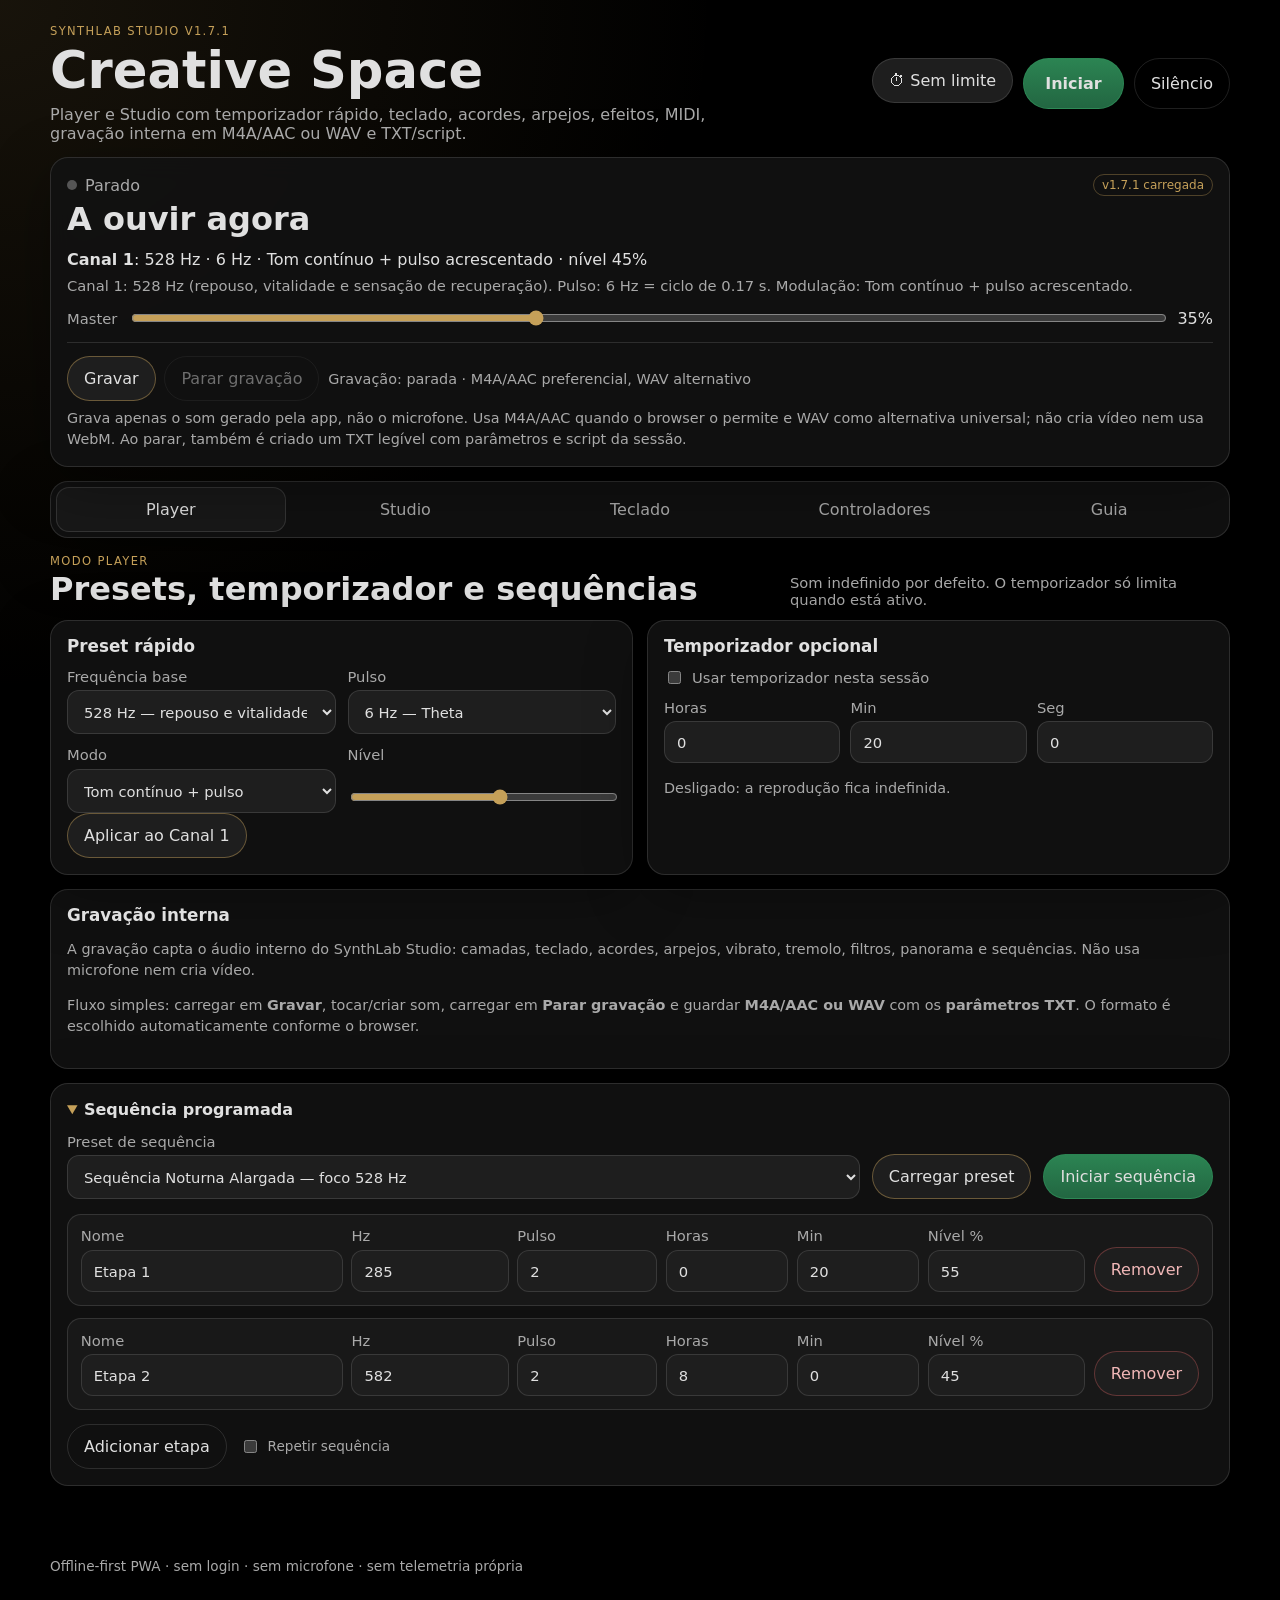
==== commit bb92bd73: "Add files via upload" ====
--- a/index.html
+++ b/index.html
@@ -4,16 +4,16 @@
   <meta charset="utf-8" />
   <meta name="viewport" content="width=device-width, initial-scale=1, viewport-fit=cover" />
   <meta name="theme-color" content="#000000" />
-  <title>SynthLab Studio v1.7</title>
-  <link rel="manifest" href="manifest.json?v=studio1_7" />
-  <link rel="stylesheet" href="style.css?v=studio1_7" />
+  <title>SynthLab Studio v1.7.1</title>
+  <link rel="manifest" href="manifest.json?v=studio1_7_1" />
+  <link rel="stylesheet" href="style.css?v=studio1_7_1" />
 </head>
 <body>
   <header class="app-header">
     <div>
-      <p class="eyebrow">SynthLab Studio v1.7</p>
+      <p class="eyebrow">SynthLab Studio v1.7.1</p>
       <h1>Creative Space</h1>
-      <p class="subtitle">Player e Studio com temporizador rápido, teclado, acordes, arpejos, efeitos, MIDI, gravação interna, TXT/script e vídeo vertical local.</p>
+      <p class="subtitle">Player e Studio com temporizador rápido, teclado, acordes, arpejos, efeitos, MIDI, gravação interna em M4A/AAC ou WAV e TXT/script.</p>
     </div>
     <div class="header-actions">
       <details id="quickTimerDetails" class="quick-timer">
@@ -48,7 +48,7 @@
       <div class="now-topline">
         <span class="status-dot" id="statusDot"></span>
         <span id="transportState">Parado</span>
-        <span class="version-pill">v1.7 carregada</span>
+        <span class="version-pill">v1.7.1 carregada</span>
       </div>
       <h2>A ouvir agora</h2>
       <div id="nowSummary" class="now-summary">Nenhum som ativo. Carrega em Iniciar.</div>
@@ -62,11 +62,11 @@
         <button id="recordStartBtn" class="secondary">Gravar</button>
         <button id="recordStopBtn" class="ghost" disabled>Parar gravação</button>
         <span id="recordStatus">Gravação: parada</span>
-        <a id="recordSaveLink" class="buttonlike hidden" download="synthlab-studio-gravacao.webm">Guardar áudio</a>
+        <a id="recordSaveLink" class="buttonlike hidden" download="synthlab-studio-gravacao.m4a">Guardar áudio</a>
         <a id="recordSaveTxtLink" class="buttonlike hidden" download="synthlab-studio-parametros.txt">Guardar parâmetros TXT</a>
         <button id="recordSaveBothBtn" class="secondary hidden" type="button">Guardar áudio + TXT</button>
       </div>
-      <p class="hint record-hint">Grava apenas o som gerado pela app, não o microfone. Ao parar, também é criado um TXT legível com parâmetros, alterações ao longo do tempo e bloco JSON para recriação futura.</p>
+      <p class="hint record-hint">Grava apenas o som gerado pela app, não o microfone. Usa M4A/AAC quando o browser o permite e WAV como alternativa universal; não cria vídeo nem usa WebM. Ao parar, também é criado um TXT legível com parâmetros e script da sessão.</p>
     </section>
 
     <nav class="mode-tabs" aria-label="Modos principais">
@@ -129,47 +129,9 @@
 
       <article class="card">
         <h3>Gravação interna</h3>
-        <p class="hint">A gravação capta o áudio interno do SynthLab Studio: camadas, teclado, acordes, arpejos, vibrato, tremolo, filtros, panorama e sequências. Não usa microfone.</p>
-        <p class="hint">Fluxo simples: carregar em <strong>Gravar</strong>, tocar/criar som, carregar em <strong>Parar gravação</strong> e depois guardar <strong>áudio</strong> e <strong>parâmetros TXT</strong>. O TXT inclui linha temporal e bloco JSON para recriação.</p>
+        <p class="hint">A gravação capta o áudio interno do SynthLab Studio: camadas, teclado, acordes, arpejos, vibrato, tremolo, filtros, panorama e sequências. Não usa microfone nem cria vídeo.</p>
+        <p class="hint">Fluxo simples: carregar em <strong>Gravar</strong>, tocar/criar som, carregar em <strong>Parar gravação</strong> e guardar <strong>M4A/AAC ou WAV</strong> com os <strong>parâmetros TXT</strong>. O formato é escolhido automaticamente conforme o browser.</p>
       </article>
-
-      <details class="card details-card social-export-card">
-        <summary>Vídeo vertical / Reels</summary>
-        <div class="social-export-grid">
-          <div class="social-preview-wrap">
-            <canvas id="socialCanvas" width="720" height="1280" aria-label="Pré-visualização vertical do vídeo"></canvas>
-          </div>
-          <div class="social-export-controls">
-            <p class="hint">Cria localmente um vídeo vertical 9:16 com o áudio interno do SynthLab. Tenta MP4 quando o browser o permite e usa WebM como alternativa.</p>
-            <div class="form-grid">
-              <label>Visual
-                <select id="socialVisual">
-                  <option value="pulse">Pulso</option>
-                  <option value="wave">Onda</option>
-                  <option value="minimal">Minimal</option>
-                </select>
-              </label>
-              <label>Qualidade
-                <select id="socialQuality">
-                  <option value="720">720 × 1280 — leve</option>
-                  <option value="1080">1080 × 1920 — elevada</option>
-                </select>
-              </label>
-            </div>
-            <label class="inline-check social-timer-check">
-              <input id="socialStopWithTimer" type="checkbox" checked />
-              Terminar o vídeo quando acabar o temporizador rápido
-            </label>
-            <div class="social-actions">
-              <button id="socialStartBtn" type="button" class="secondary">Gravar vídeo</button>
-              <button id="socialStopBtn" type="button" class="ghost" disabled>Parar vídeo</button>
-              <a id="socialSaveLink" class="buttonlike hidden" download="synthlab-studio-reels.webm">Guardar vídeo</a>
-            </div>
-            <p id="socialStatus" class="hint">Vídeo: parado. Inicia primeiro o som que queres exportar.</p>
-            <p class="hint">Sem microfone, upload, conta ou conversão online. O formato final depende do suporte do browser/dispositivo.</p>
-          </div>
-        </div>
-      </details>
 
       <details class="card details-card" open>
         <summary>Sequência programada</summary>
@@ -505,7 +467,7 @@
     <span>Offline-first PWA · sem login · sem microfone · sem telemetria própria</span>
   </footer>
 
-  <script src="presets.js?v=studio1_7"></script>
-  <script src="app.js?v=studio1_7"></script>
+  <script src="presets.js?v=studio1_7_1"></script>
+  <script src="app.js?v=studio1_7_1"></script>
 </body>
 </html>
--- a/style.css
+++ b/style.css
@@ -346,27 +346,6 @@
 .quick-custom-row { display: grid; grid-template-columns: 1fr auto; gap: .55rem; align-items: end; }
 .timer-live { display: inline-block; margin-top: .35rem; color: var(--green); font-weight: 700; }
 
-/* v1.7 — exportação social vertical */
-.social-export-grid { display: grid; grid-template-columns: minmax(180px, 260px) 1fr; gap: 18px; margin-top: 14px; align-items: start; }
-.social-preview-wrap { width: min(100%, 240px); margin: 0 auto; }
-#socialCanvas {
-  display: block;
-  width: 100%;
-  aspect-ratio: 9 / 16;
-  border-radius: 18px;
-  border: 1px solid rgba(197,160,89,.35);
-  background: #000;
-  box-shadow: 0 14px 38px rgba(0,0,0,.42);
-}
-.social-export-controls { min-width: 0; }
-.social-actions { display: flex; gap: .55rem; flex-wrap: wrap; align-items: center; margin: .85rem 0 .35rem; }
-.social-actions a { text-decoration: none; }
-.social-timer-check { margin-top: .8rem; }
-
-@media (max-width: 850px) {
-  .social-export-grid { grid-template-columns: 1fr; }
-  .social-preview-wrap { width: min(220px, 75vw); }
-}
 @media (max-width: 620px) {
   .quick-timer { flex: 1 1 100%; }
   .quick-timer > summary { text-align: center; }
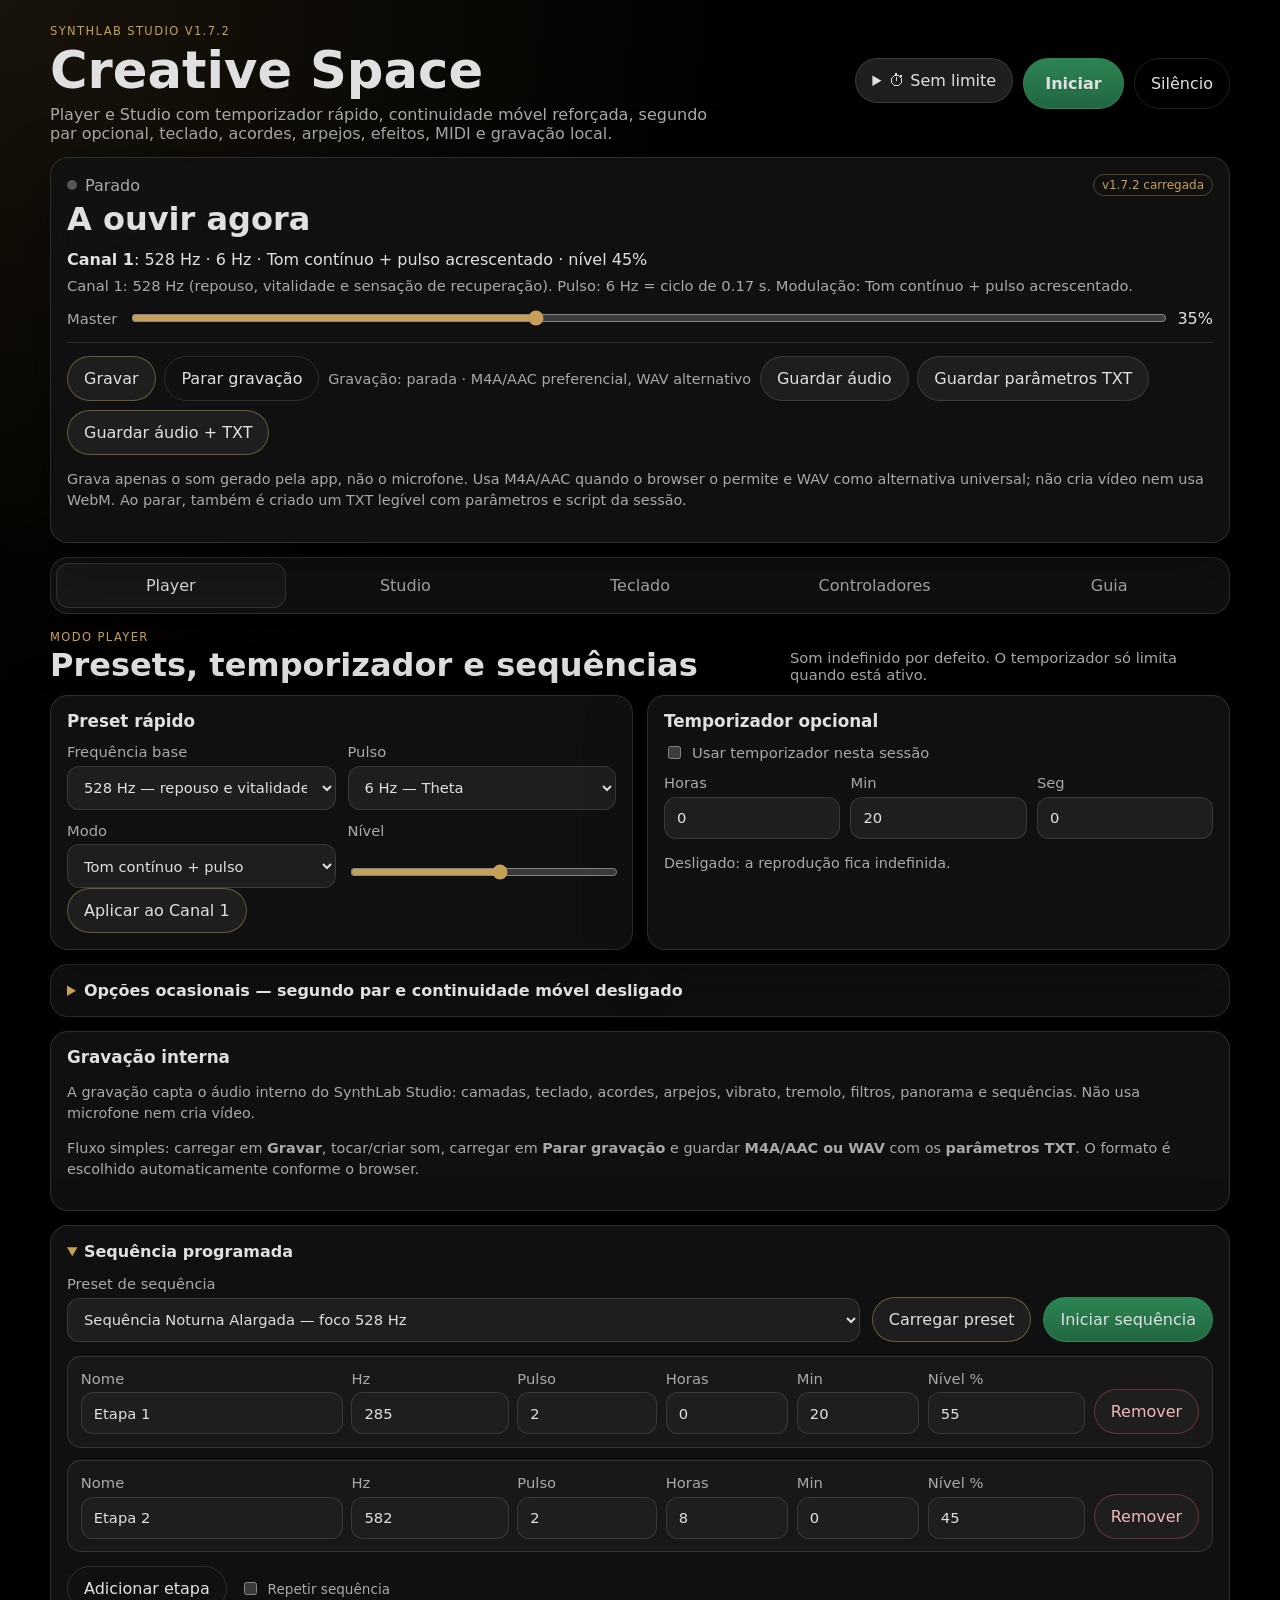
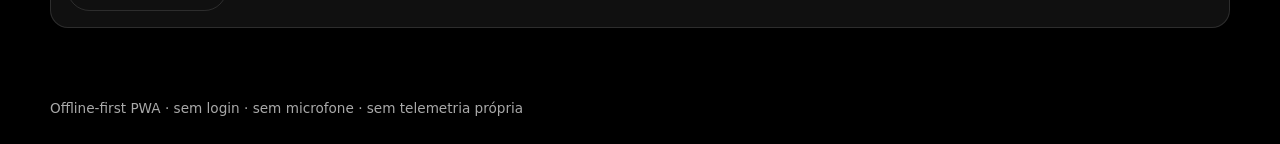
==== commit cd8db523: "Add files via upload" ====
--- a/index.html
+++ b/index.html
@@ -4,16 +4,16 @@
   <meta charset="utf-8" />
   <meta name="viewport" content="width=device-width, initial-scale=1, viewport-fit=cover" />
   <meta name="theme-color" content="#000000" />
-  <title>SynthLab Studio v1.7.1</title>
-  <link rel="manifest" href="manifest.json?v=studio1_7_1" />
-  <link rel="stylesheet" href="style.css?v=studio1_7_1" />
+  <title>SynthLab Studio v1.7.2</title>
+  <link rel="manifest" href="manifest.json?v=studio1_7_2" />
+  <link rel="stylesheet" href="style.css?v=studio1_7_2" />
 </head>
 <body>
   <header class="app-header">
     <div>
-      <p class="eyebrow">SynthLab Studio v1.7.1</p>
+      <p class="eyebrow">SynthLab Studio v1.7.2</p>
       <h1>Creative Space</h1>
-      <p class="subtitle">Player e Studio com temporizador rápido, teclado, acordes, arpejos, efeitos, MIDI, gravação interna em M4A/AAC ou WAV e TXT/script.</p>
+      <p class="subtitle">Player e Studio com temporizador rápido, continuidade móvel reforçada, segundo par opcional, teclado, acordes, arpejos, efeitos, MIDI e gravação local.</p>
     </div>
     <div class="header-actions">
       <details id="quickTimerDetails" class="quick-timer">
@@ -48,7 +48,8 @@
       <div class="now-topline">
         <span class="status-dot" id="statusDot"></span>
         <span id="transportState">Parado</span>
-        <span class="version-pill">v1.7.1 carregada</span>
+        <span id="continuityPill" class="continuity-pill hidden"></span>
+        <span class="version-pill">v1.7.2 carregada</span>
       </div>
       <h2>A ouvir agora</h2>
       <div id="nowSummary" class="now-summary">Nenhum som ativo. Carrega em Iniciar.</div>
@@ -127,6 +128,59 @@
         </article>
       </div>
 
+      <details id="occasionalOptions" class="card details-card occasional-options">
+        <summary>Opções ocasionais — segundo par e continuidade móvel <span id="secondaryPairBadge" class="summary-badge">desligado</span></summary>
+        <div class="occasional-grid">
+          <section class="occasional-section">
+            <div class="occasional-heading">
+              <div>
+                <h3>Segundo par frequência + pulso</h3>
+                <p class="hint">Fica fora do percurso principal e só se mistura com o par principal quando é ativado.</p>
+              </div>
+              <label class="inline-check compact-toggle">
+                <input id="secondaryPairEnabled" type="checkbox" />
+                Ativar segundo par
+              </label>
+            </div>
+            <div id="secondaryPairControls" class="form-grid secondary-pair-controls is-disabled">
+              <label>Frequência base
+                <select id="playerBase2"></select>
+              </label>
+              <label>Pulso
+                <select id="playerPulse2"></select>
+              </label>
+              <label>Modo
+                <select id="playerModType2">
+                  <option value="continuous_plus_pulse">Tom contínuo + pulso</option>
+                  <option value="tremolo">Tremolo contínuo</option>
+                  <option value="vibrato">Vibrato leve</option>
+                  <option value="filter_sweep">Filtro oscilante</option>
+                  <option value="pan_motion">Panorama automático</option>
+                </select>
+              </label>
+              <label>Nível
+                <input id="playerLevel2" type="range" min="0" max="0.65" step="0.01" value="0.25" />
+              </label>
+            </div>
+            <div class="row-actions compact-actions">
+              <button id="applySecondaryPair" class="secondary" type="button" disabled>Aplicar ao segundo par</button>
+              <button id="copyPrimaryPair" class="ghost" type="button">Copiar configuração principal</button>
+            </div>
+            <p id="secondaryPairStatus" class="hint">Desligado: só o par principal é ouvido.</p>
+          </section>
+
+          <section class="occasional-section">
+            <h3>Continuidade no smartphone</h3>
+            <label class="inline-check">
+              <input id="keepAwakeEnabled" type="checkbox" checked />
+              Manter o ecrã ativo durante a reprodução
+            </label>
+            <p class="hint">A modulação passa a correr no motor de áudio, sem depender da animação do ecrã. Quando permitido pelo dispositivo, a PWA também evita o bloqueio automático e tenta retomar o AudioContext após interrupções.</p>
+            <p id="continuityDetail" class="hint">Proteção preparada. Pode ser limitada por poupança de bateria, chamadas, mudança de aplicação ou regras do sistema.</p>
+          </section>
+        </div>
+      </details>
+
       <article class="card">
         <h3>Gravação interna</h3>
         <p class="hint">A gravação capta o áudio interno do SynthLab Studio: camadas, teclado, acordes, arpejos, vibrato, tremolo, filtros, panorama e sequências. Não usa microfone nem cria vídeo.</p>
@@ -185,8 +239,8 @@
         </article>
       </div>
 
-      <details class="card details-card" open>
-        <summary>Camadas sonoras</summary>
+      <details class="card details-card">
+        <summary>Camadas sonoras avançadas</summary>
         <div id="layersEditor" class="layers-editor"></div>
       </details>
 
@@ -453,7 +507,7 @@
       <article class="card text-card">
         <h3>Nota de rigor</h3>
         <p>As descrições de efeitos são simbólicas, subjetivas e experienciais. O SynthLab Studio gera áudio para exploração sonora, meditação, relaxamento, estudo de frequências e criação musical. Não é dispositivo médico, não diagnostica, não trata, não cura e não previne doenças.</p>
-        <p>Usa volume baixo, especialmente em sessões longas. Para uso noturno, reduz brilho, volume e evita aquecimento do dispositivo.</p>
+        <p>Usa volume baixo, especialmente em sessões longas. Para uso noturno, reduz brilho e volume. A opção de continuidade móvel pode manter o ecrã ativo; desativa-a nas Opções ocasionais se preferires permitir o bloqueio do ecrã.</p>
       </article>
       <article class="card text-card">
         <h3>Estratégia de produto</h3>
@@ -467,7 +521,7 @@
     <span>Offline-first PWA · sem login · sem microfone · sem telemetria própria</span>
   </footer>
 
-  <script src="presets.js?v=studio1_7_1"></script>
-  <script src="app.js?v=studio1_7_1"></script>
+  <script src="presets.js?v=studio1_7_2"></script>
+  <script src="app.js?v=studio1_7_2"></script>
 </body>
 </html>
--- a/style.css
+++ b/style.css
@@ -257,7 +257,6 @@
   display: inline-flex;
   align-items: center;
   justify-content: center;
-}
 .hidden { display: none !important; }
 .record-hint { margin: .45rem 0 0; }
 button[disabled] {
@@ -352,3 +351,34 @@
   .quick-timer-popover { position: fixed; left: 12px; right: 12px; top: 88px; width: auto; }
   .quick-timer-grid { grid-template-columns: repeat(2, 1fr); }
 }
+
+
+/* v1.7.2 — segundo par opcional e continuidade móvel */
+.continuity-pill, .summary-badge {
+  border: 1px solid rgba(46,139,87,.45);
+  color: var(--green);
+  border-radius: 999px;
+  padding: .18rem .5rem;
+  font-size: .75rem;
+}
+.summary-badge { margin-left: .45rem; vertical-align: middle; }
+.summary-badge.on { background: rgba(46,139,87,.14); }
+.occasional-options { margin-top: 14px; }
+.occasional-grid { display: grid; grid-template-columns: repeat(2, minmax(0,1fr)); gap: 14px; margin-top: 14px; }
+.occasional-section {
+  padding: 14px;
+  border: 1px solid var(--line);
+  border-radius: 14px;
+  background: rgba(255,255,255,.025);
+}
+.occasional-section h3 { margin-bottom: .45rem; }
+.occasional-heading { display: flex; justify-content: space-between; gap: 1rem; align-items: start; }
+.compact-toggle { white-space: nowrap; }
+.secondary-pair-controls { margin-top: .8rem; transition: opacity .15s ease; }
+.secondary-pair-controls.is-disabled { opacity: .45; pointer-events: none; }
+.compact-actions { margin-top: .75rem; }
+@media (max-width: 850px) {
+  .occasional-grid { grid-template-columns: 1fr; }
+  .occasional-heading { flex-direction: column; }
+  .compact-toggle { white-space: normal; }
+}
